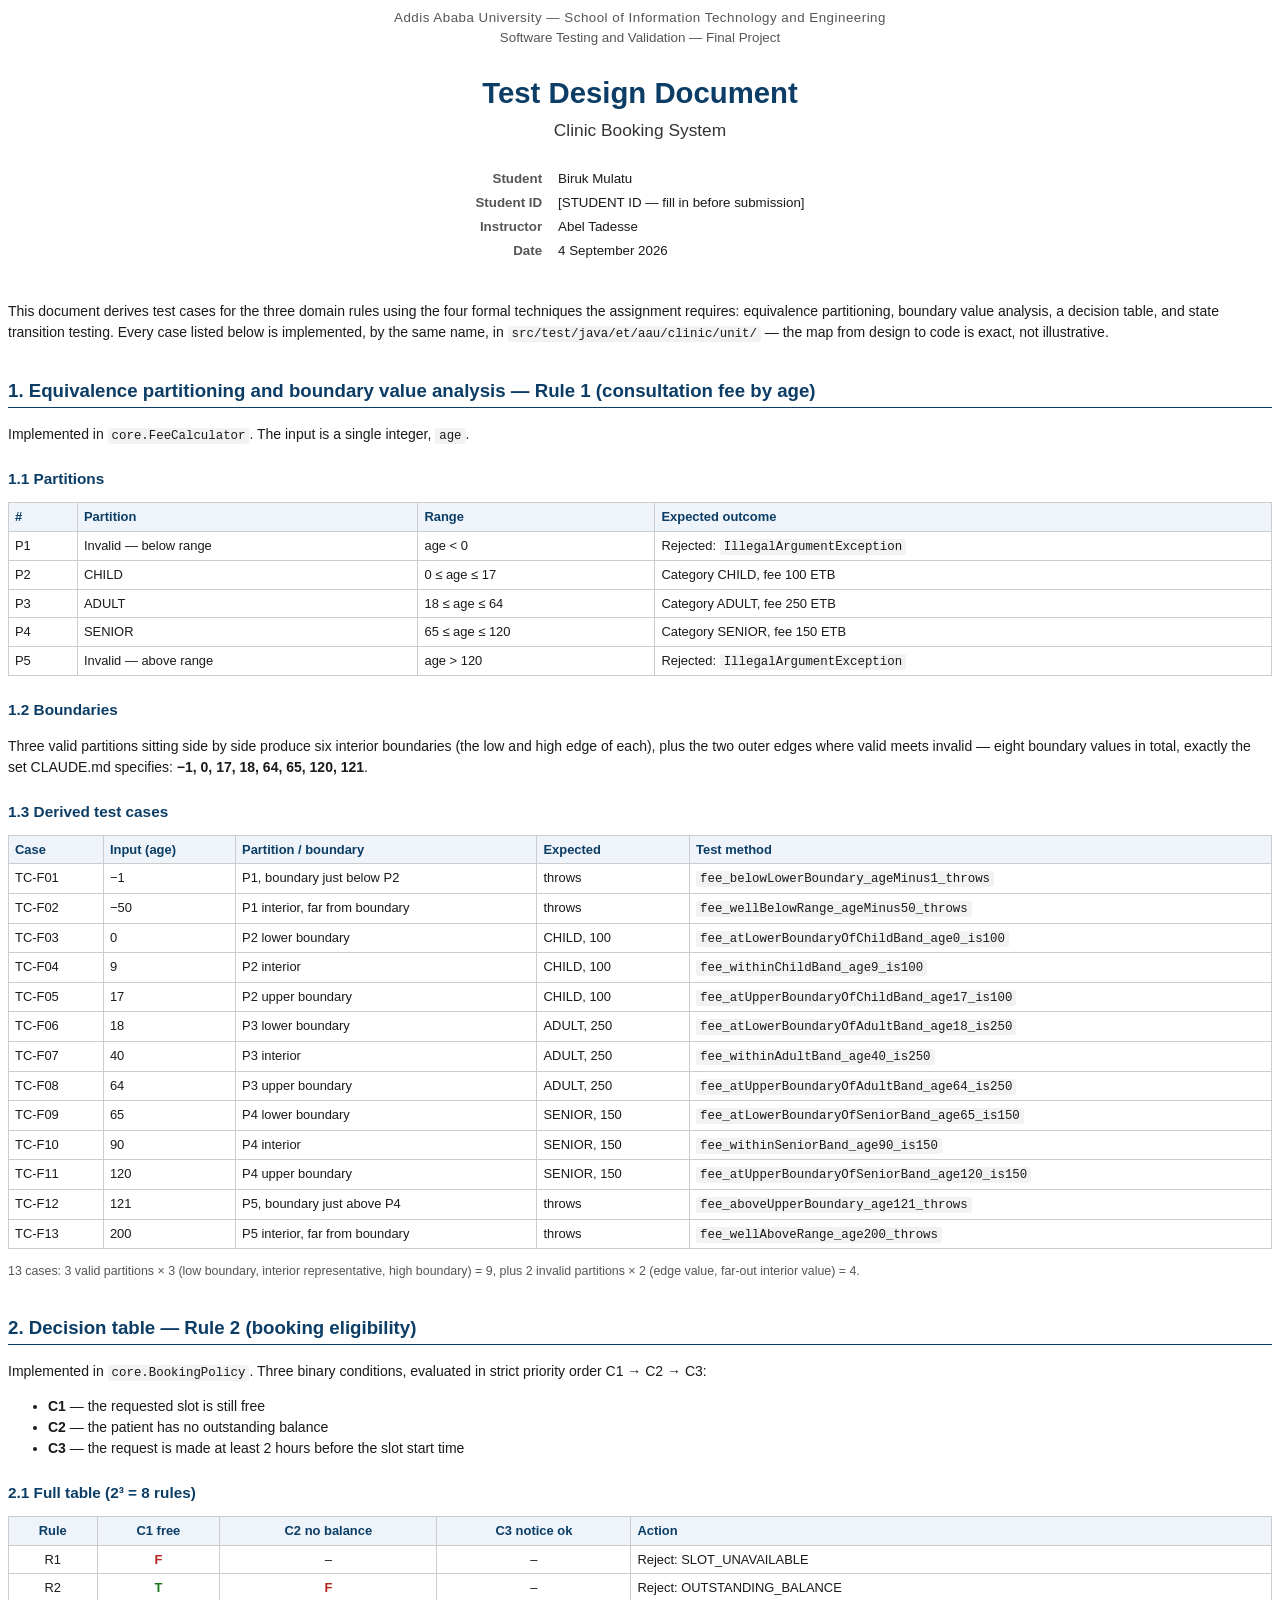
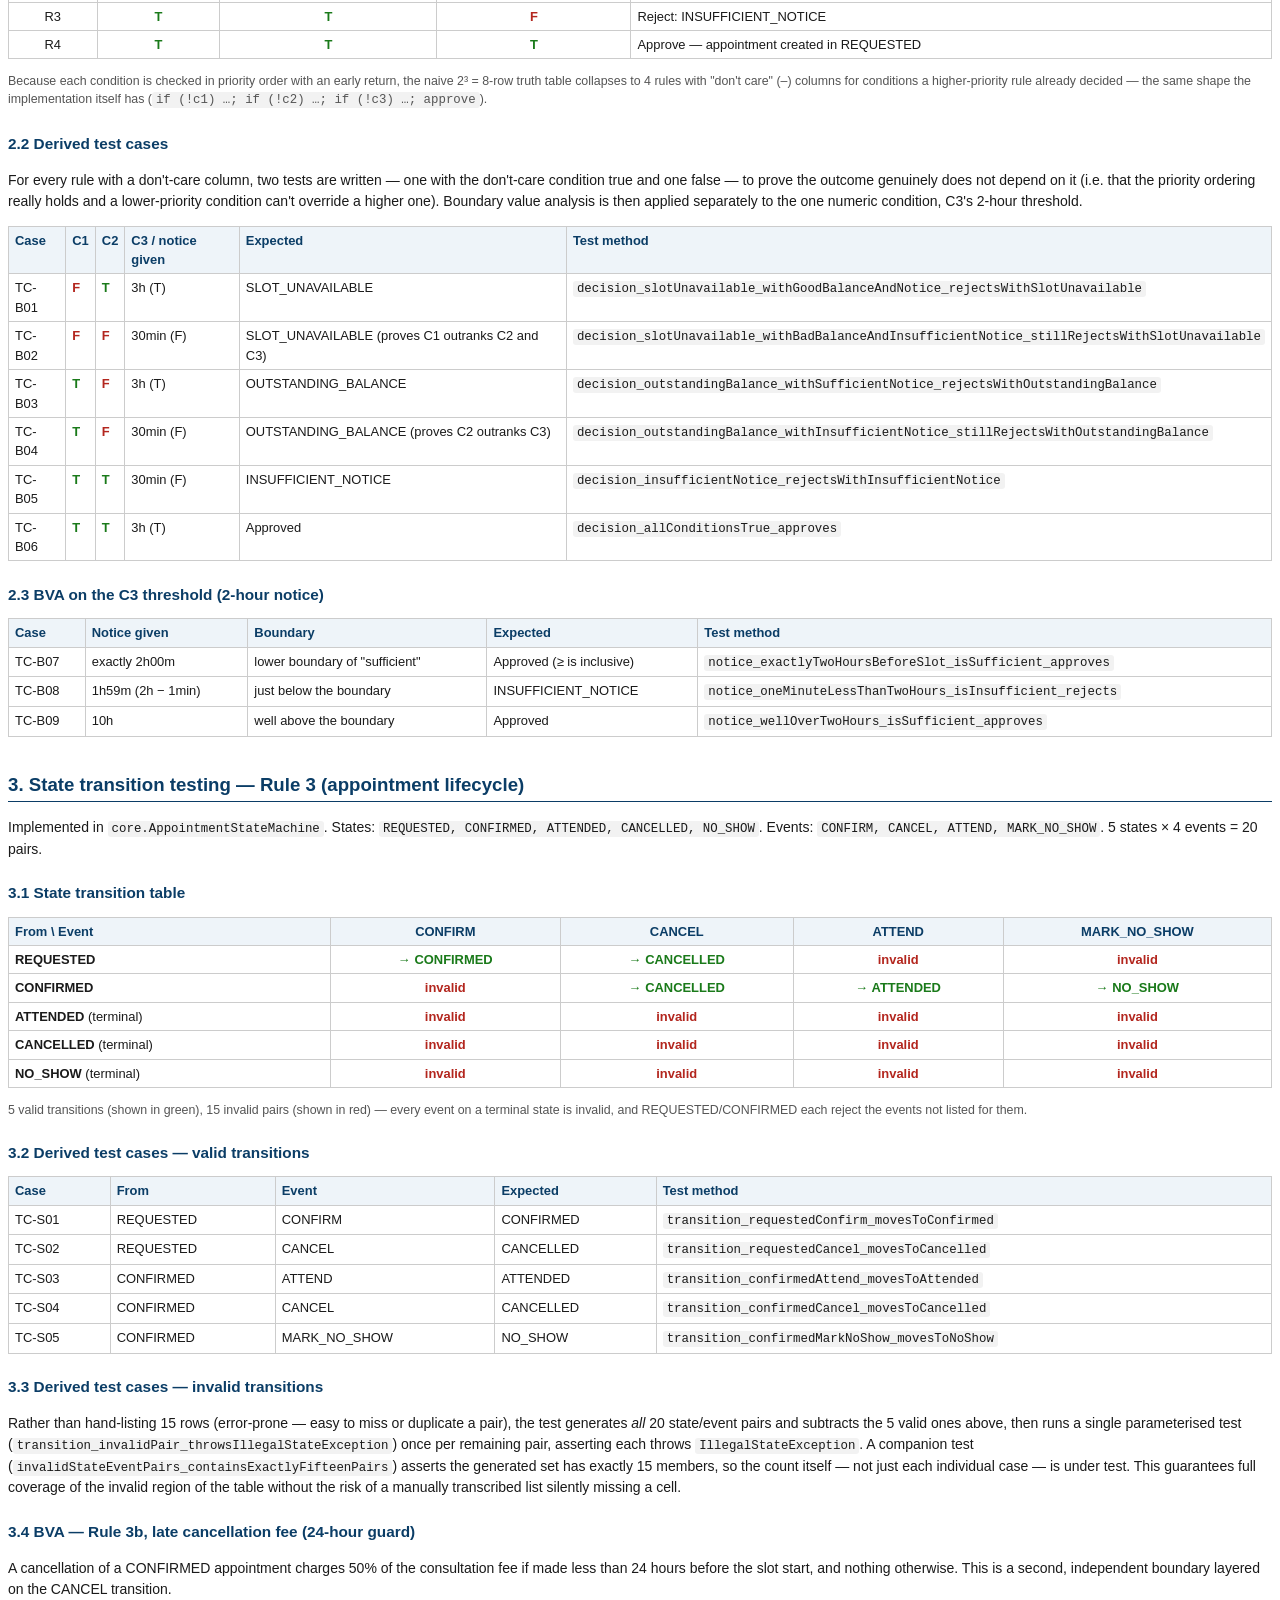
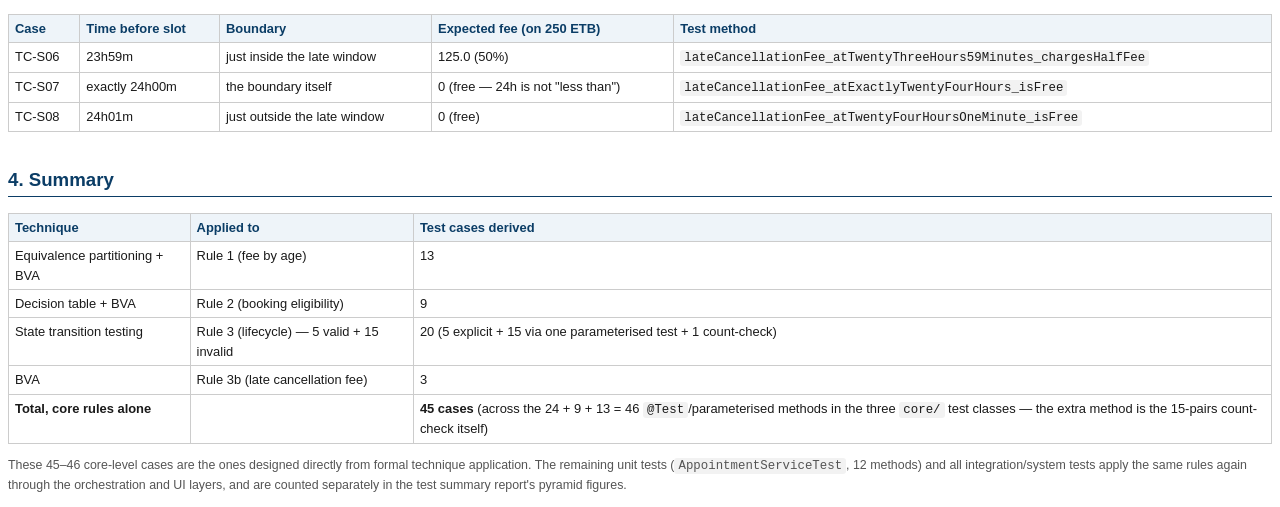
==== docs/deliverables/02-test-design.html @ 3da09f26 "Add the four required PDF deliverables and fill in the group table Test plan, test design document, " ====
<!DOCTYPE html>
<html lang="en">
<head>
<meta charset="utf-8">
<title>Test Design Document — Clinic Booking System</title>
<style>
  @page { margin: 22mm 18mm; }
  body { font-family: "Helvetica Neue", Arial, sans-serif; color: #1a1a1a; font-size: 10.5pt; line-height: 1.5; }
  .titleblock { text-align: center; margin-bottom: 10mm; }
  .titleblock .university { color: #555; font-size: 10pt; letter-spacing: 0.5px; }
  .titleblock .course { color: #555; font-size: 10pt; margin-bottom: 6mm; }
  .titleblock h1 { font-size: 22pt; margin: 2mm 0 1mm 0; color: #0b3d66; }
  .titleblock .subtitle { font-size: 13pt; color: #333; margin-bottom: 6mm; }
  table.meta { margin: 0 auto; border-collapse: collapse; font-size: 10pt; }
  table.meta th { text-align: right; padding: 2px 8px; color: #555; font-weight: 600; }
  table.meta td { text-align: left; padding: 2px 8px; }
  h2 { color: #0b3d66; font-size: 14pt; border-bottom: 1.5px solid #0b3d66; padding-bottom: 2px; margin-top: 9mm; }
  h3 { color: #0b3d66; font-size: 11.5pt; margin-top: 6mm; margin-bottom: 2mm; }
  table.data { border-collapse: collapse; width: 100%; margin: 3mm 0; font-size: 9.7pt; }
  table.data th, table.data td { border: 1px solid #ccc; padding: 4px 6px; text-align: left; vertical-align: top; }
  table.data th { background: #eef4f9; color: #0b3d66; }
  table.data td.center, table.data th.center { text-align: center; }
  code { background: #f2f2f2; padding: 1px 4px; border-radius: 3px; font-family: "Courier New", monospace; font-size: 9.3pt; }
  .note { background: #fff9e6; border-left: 3px solid #e0b400; padding: 2mm 4mm; font-size: 10pt; margin: 3mm 0; }
  .small { font-size: 9.3pt; color: #555; }
  .page-break { page-break-before: always; }
  .yes { color: #1a7a1a; font-weight: 600; }
  .no { color: #b3261e; font-weight: 600; }
</style>
</head>
<body>

<div class="titleblock">
  <div class="university">Addis Ababa University — School of Information Technology and Engineering</div>
  <div class="course">Software Testing and Validation — Final Project</div>
  <h1>Test Design Document</h1>
  <div class="subtitle">Clinic Booking System</div>
  <table class="meta">
    <tr><th>Student</th><td>Biruk Mulatu</td></tr>
    <tr><th>Student ID</th><td>[STUDENT ID — fill in before submission]</td></tr>
    <tr><th>Instructor</th><td>Abel Tadesse</td></tr>
    <tr><th>Date</th><td>4 September 2026</td></tr>
  </table>
</div>

<p>This document derives test cases for the three domain rules using the four formal techniques the
assignment requires: equivalence partitioning, boundary value analysis, a decision table, and state
transition testing. Every case listed below is implemented, by the same name, in
<code>src/test/java/et/aau/clinic/unit/</code> — the map from design to code is exact, not
illustrative.</p>

<h2>1. Equivalence partitioning and boundary value analysis — Rule 1 (consultation fee by age)</h2>
<p>Implemented in <code>core.FeeCalculator</code>. The input is a single integer, <code>age</code>.</p>

<h3>1.1 Partitions</h3>
<table class="data">
  <tr><th>#</th><th>Partition</th><th>Range</th><th>Expected outcome</th></tr>
  <tr><td>P1</td><td>Invalid — below range</td><td>age &lt; 0</td><td>Rejected: <code>IllegalArgumentException</code></td></tr>
  <tr><td>P2</td><td>CHILD</td><td>0 ≤ age ≤ 17</td><td>Category CHILD, fee 100 ETB</td></tr>
  <tr><td>P3</td><td>ADULT</td><td>18 ≤ age ≤ 64</td><td>Category ADULT, fee 250 ETB</td></tr>
  <tr><td>P4</td><td>SENIOR</td><td>65 ≤ age ≤ 120</td><td>Category SENIOR, fee 150 ETB</td></tr>
  <tr><td>P5</td><td>Invalid — above range</td><td>age &gt; 120</td><td>Rejected: <code>IllegalArgumentException</code></td></tr>
</table>

<h3>1.2 Boundaries</h3>
<p>Three valid partitions sitting side by side produce six interior boundaries (the low and high
edge of each), plus the two outer edges where valid meets invalid — eight boundary values in total,
exactly the set CLAUDE.md specifies: <strong>−1, 0, 17, 18, 64, 65, 120, 121</strong>.</p>

<h3>1.3 Derived test cases</h3>
<table class="data">
  <tr><th>Case</th><th>Input (age)</th><th>Partition / boundary</th><th>Expected</th><th>Test method</th></tr>
  <tr><td>TC-F01</td><td>−1</td><td>P1, boundary just below P2</td><td>throws</td><td><code>fee_belowLowerBoundary_ageMinus1_throws</code></td></tr>
  <tr><td>TC-F02</td><td>−50</td><td>P1 interior, far from boundary</td><td>throws</td><td><code>fee_wellBelowRange_ageMinus50_throws</code></td></tr>
  <tr><td>TC-F03</td><td>0</td><td>P2 lower boundary</td><td>CHILD, 100</td><td><code>fee_atLowerBoundaryOfChildBand_age0_is100</code></td></tr>
  <tr><td>TC-F04</td><td>9</td><td>P2 interior</td><td>CHILD, 100</td><td><code>fee_withinChildBand_age9_is100</code></td></tr>
  <tr><td>TC-F05</td><td>17</td><td>P2 upper boundary</td><td>CHILD, 100</td><td><code>fee_atUpperBoundaryOfChildBand_age17_is100</code></td></tr>
  <tr><td>TC-F06</td><td>18</td><td>P3 lower boundary</td><td>ADULT, 250</td><td><code>fee_atLowerBoundaryOfAdultBand_age18_is250</code></td></tr>
  <tr><td>TC-F07</td><td>40</td><td>P3 interior</td><td>ADULT, 250</td><td><code>fee_withinAdultBand_age40_is250</code></td></tr>
  <tr><td>TC-F08</td><td>64</td><td>P3 upper boundary</td><td>ADULT, 250</td><td><code>fee_atUpperBoundaryOfAdultBand_age64_is250</code></td></tr>
  <tr><td>TC-F09</td><td>65</td><td>P4 lower boundary</td><td>SENIOR, 150</td><td><code>fee_atLowerBoundaryOfSeniorBand_age65_is150</code></td></tr>
  <tr><td>TC-F10</td><td>90</td><td>P4 interior</td><td>SENIOR, 150</td><td><code>fee_withinSeniorBand_age90_is150</code></td></tr>
  <tr><td>TC-F11</td><td>120</td><td>P4 upper boundary</td><td>SENIOR, 150</td><td><code>fee_atUpperBoundaryOfSeniorBand_age120_is150</code></td></tr>
  <tr><td>TC-F12</td><td>121</td><td>P5, boundary just above P4</td><td>throws</td><td><code>fee_aboveUpperBoundary_age121_throws</code></td></tr>
  <tr><td>TC-F13</td><td>200</td><td>P5 interior, far from boundary</td><td>throws</td><td><code>fee_wellAboveRange_age200_throws</code></td></tr>
</table>
<p class="small">13 cases: 3 valid partitions × 3 (low boundary, interior representative, high
boundary) = 9, plus 2 invalid partitions × 2 (edge value, far-out interior value) = 4.</p>

<h2>2. Decision table — Rule 2 (booking eligibility)</h2>
<p>Implemented in <code>core.BookingPolicy</code>. Three binary conditions, evaluated in strict
priority order C1 → C2 → C3:</p>
<ul>
  <li><strong>C1</strong> — the requested slot is still free</li>
  <li><strong>C2</strong> — the patient has no outstanding balance</li>
  <li><strong>C3</strong> — the request is made at least 2 hours before the slot start time</li>
</ul>

<h3>2.1 Full table (2³ = 8 rules)</h3>
<table class="data">
  <tr><th class="center">Rule</th><th class="center">C1 free</th><th class="center">C2 no balance</th><th class="center">C3 notice ok</th><th>Action</th></tr>
  <tr><td class="center">R1</td><td class="center no">F</td><td class="center">–</td><td class="center">–</td><td>Reject: SLOT_UNAVAILABLE</td></tr>
  <tr><td class="center">R2</td><td class="center yes">T</td><td class="center no">F</td><td class="center">–</td><td>Reject: OUTSTANDING_BALANCE</td></tr>
  <tr><td class="center">R3</td><td class="center yes">T</td><td class="center yes">T</td><td class="center no">F</td><td>Reject: INSUFFICIENT_NOTICE</td></tr>
  <tr><td class="center">R4</td><td class="center yes">T</td><td class="center yes">T</td><td class="center yes">T</td><td>Approve — appointment created in REQUESTED</td></tr>
</table>
<p class="small">Because each condition is checked in priority order with an early return, the naive
2³ = 8-row truth table collapses to 4 rules with "don't care" (–) columns for conditions a
higher-priority rule already decided — the same shape the implementation itself has
(<code>if (!c1) …; if (!c2) …; if (!c3) …; approve</code>).</p>

<h3>2.2 Derived test cases</h3>
<p>For every rule with a don't-care column, two tests are written — one with the don't-care
condition true and one false — to prove the outcome genuinely does not depend on it (i.e. that the
priority ordering really holds and a lower-priority condition can't override a higher one).
Boundary value analysis is then applied separately to the one numeric condition, C3's 2-hour
threshold.</p>
<table class="data">
  <tr><th>Case</th><th>C1</th><th>C2</th><th>C3 / notice given</th><th>Expected</th><th>Test method</th></tr>
  <tr><td>TC-B01</td><td class="no">F</td><td class="yes">T</td><td>3h (T)</td><td>SLOT_UNAVAILABLE</td><td><code>decision_slotUnavailable_withGoodBalanceAndNotice_rejectsWithSlotUnavailable</code></td></tr>
  <tr><td>TC-B02</td><td class="no">F</td><td class="no">F</td><td>30min (F)</td><td>SLOT_UNAVAILABLE (proves C1 outranks C2 and C3)</td><td><code>decision_slotUnavailable_withBadBalanceAndInsufficientNotice_stillRejectsWithSlotUnavailable</code></td></tr>
  <tr><td>TC-B03</td><td class="yes">T</td><td class="no">F</td><td>3h (T)</td><td>OUTSTANDING_BALANCE</td><td><code>decision_outstandingBalance_withSufficientNotice_rejectsWithOutstandingBalance</code></td></tr>
  <tr><td>TC-B04</td><td class="yes">T</td><td class="no">F</td><td>30min (F)</td><td>OUTSTANDING_BALANCE (proves C2 outranks C3)</td><td><code>decision_outstandingBalance_withInsufficientNotice_stillRejectsWithOutstandingBalance</code></td></tr>
  <tr><td>TC-B05</td><td class="yes">T</td><td class="yes">T</td><td>30min (F)</td><td>INSUFFICIENT_NOTICE</td><td><code>decision_insufficientNotice_rejectsWithInsufficientNotice</code></td></tr>
  <tr><td>TC-B06</td><td class="yes">T</td><td class="yes">T</td><td>3h (T)</td><td>Approved</td><td><code>decision_allConditionsTrue_approves</code></td></tr>
</table>

<h3>2.3 BVA on the C3 threshold (2-hour notice)</h3>
<table class="data">
  <tr><th>Case</th><th>Notice given</th><th>Boundary</th><th>Expected</th><th>Test method</th></tr>
  <tr><td>TC-B07</td><td>exactly 2h00m</td><td>lower boundary of "sufficient"</td><td>Approved (≥ is inclusive)</td><td><code>notice_exactlyTwoHoursBeforeSlot_isSufficient_approves</code></td></tr>
  <tr><td>TC-B08</td><td>1h59m (2h − 1min)</td><td>just below the boundary</td><td>INSUFFICIENT_NOTICE</td><td><code>notice_oneMinuteLessThanTwoHours_isInsufficient_rejects</code></td></tr>
  <tr><td>TC-B09</td><td>10h</td><td>well above the boundary</td><td>Approved</td><td><code>notice_wellOverTwoHours_isSufficient_approves</code></td></tr>
</table>

<h2>3. State transition testing — Rule 3 (appointment lifecycle)</h2>
<p>Implemented in <code>core.AppointmentStateMachine</code>. States:
<code>REQUESTED, CONFIRMED, ATTENDED, CANCELLED, NO_SHOW</code>. Events:
<code>CONFIRM, CANCEL, ATTEND, MARK_NO_SHOW</code>. 5 states × 4 events = 20 pairs.</p>

<h3>3.1 State transition table</h3>
<table class="data">
  <tr><th>From \ Event</th><th class="center">CONFIRM</th><th class="center">CANCEL</th><th class="center">ATTEND</th><th class="center">MARK_NO_SHOW</th></tr>
  <tr><td><strong>REQUESTED</strong></td><td class="center yes">→ CONFIRMED</td><td class="center yes">→ CANCELLED</td><td class="center no">invalid</td><td class="center no">invalid</td></tr>
  <tr><td><strong>CONFIRMED</strong></td><td class="center no">invalid</td><td class="center yes">→ CANCELLED</td><td class="center yes">→ ATTENDED</td><td class="center yes">→ NO_SHOW</td></tr>
  <tr><td><strong>ATTENDED</strong> (terminal)</td><td class="center no">invalid</td><td class="center no">invalid</td><td class="center no">invalid</td><td class="center no">invalid</td></tr>
  <tr><td><strong>CANCELLED</strong> (terminal)</td><td class="center no">invalid</td><td class="center no">invalid</td><td class="center no">invalid</td><td class="center no">invalid</td></tr>
  <tr><td><strong>NO_SHOW</strong> (terminal)</td><td class="center no">invalid</td><td class="center no">invalid</td><td class="center no">invalid</td><td class="center no">invalid</td></tr>
</table>
<p class="small">5 valid transitions (shown in green), 15 invalid pairs (shown in red) — every event
on a terminal state is invalid, and REQUESTED/CONFIRMED each reject the events not listed for them.</p>

<h3>3.2 Derived test cases — valid transitions</h3>
<table class="data">
  <tr><th>Case</th><th>From</th><th>Event</th><th>Expected</th><th>Test method</th></tr>
  <tr><td>TC-S01</td><td>REQUESTED</td><td>CONFIRM</td><td>CONFIRMED</td><td><code>transition_requestedConfirm_movesToConfirmed</code></td></tr>
  <tr><td>TC-S02</td><td>REQUESTED</td><td>CANCEL</td><td>CANCELLED</td><td><code>transition_requestedCancel_movesToCancelled</code></td></tr>
  <tr><td>TC-S03</td><td>CONFIRMED</td><td>ATTEND</td><td>ATTENDED</td><td><code>transition_confirmedAttend_movesToAttended</code></td></tr>
  <tr><td>TC-S04</td><td>CONFIRMED</td><td>CANCEL</td><td>CANCELLED</td><td><code>transition_confirmedCancel_movesToCancelled</code></td></tr>
  <tr><td>TC-S05</td><td>CONFIRMED</td><td>MARK_NO_SHOW</td><td>NO_SHOW</td><td><code>transition_confirmedMarkNoShow_movesToNoShow</code></td></tr>
</table>

<h3>3.3 Derived test cases — invalid transitions</h3>
<p>Rather than hand-listing 15 rows (error-prone — easy to miss or duplicate a pair), the test
generates <em>all</em> 20 state/event pairs and subtracts the 5 valid ones above, then runs a single
parameterised test (<code>transition_invalidPair_throwsIllegalStateException</code>) once per
remaining pair, asserting each throws <code>IllegalStateException</code>. A companion test
(<code>invalidStateEventPairs_containsExactlyFifteenPairs</code>) asserts the generated set has
exactly 15 members, so the count itself — not just each individual case — is under test. This
guarantees full coverage of the invalid region of the table without the risk of a manually
transcribed list silently missing a cell.</p>

<h3>3.4 BVA — Rule 3b, late cancellation fee (24-hour guard)</h3>
<p>A cancellation of a CONFIRMED appointment charges 50% of the consultation fee if made less than
24 hours before the slot start, and nothing otherwise. This is a second, independent boundary
layered on the CANCEL transition.</p>
<table class="data">
  <tr><th>Case</th><th>Time before slot</th><th>Boundary</th><th>Expected fee (on 250 ETB)</th><th>Test method</th></tr>
  <tr><td>TC-S06</td><td>23h59m</td><td>just inside the late window</td><td>125.0 (50%)</td><td><code>lateCancellationFee_atTwentyThreeHours59Minutes_chargesHalfFee</code></td></tr>
  <tr><td>TC-S07</td><td>exactly 24h00m</td><td>the boundary itself</td><td>0 (free — 24h is not "less than")</td><td><code>lateCancellationFee_atExactlyTwentyFourHours_isFree</code></td></tr>
  <tr><td>TC-S08</td><td>24h01m</td><td>just outside the late window</td><td>0 (free)</td><td><code>lateCancellationFee_atTwentyFourHoursOneMinute_isFree</code></td></tr>
</table>

<h2>4. Summary</h2>
<table class="data">
  <tr><th>Technique</th><th>Applied to</th><th>Test cases derived</th></tr>
  <tr><td>Equivalence partitioning + BVA</td><td>Rule 1 (fee by age)</td><td>13</td></tr>
  <tr><td>Decision table + BVA</td><td>Rule 2 (booking eligibility)</td><td>9</td></tr>
  <tr><td>State transition testing</td><td>Rule 3 (lifecycle) — 5 valid + 15 invalid</td><td>20 (5 explicit + 15 via one parameterised test + 1 count-check)</td></tr>
  <tr><td>BVA</td><td>Rule 3b (late cancellation fee)</td><td>3</td></tr>
  <tr><td><strong>Total, core rules alone</strong></td><td></td><td><strong>45 cases</strong> (across the 24 + 9 + 13 = 46 <code>@Test</code>/parameterised methods in the three <code>core/</code> test classes — the extra method is the 15-pairs count-check itself)</td></tr>
</table>
<p class="small">These 45–46 core-level cases are the ones designed directly from formal
technique application. The remaining unit tests (<code>AppointmentServiceTest</code>, 12 methods)
and all integration/system tests apply the same rules again through the orchestration and UI
layers, and are counted separately in the test summary report's pyramid figures.</p>

</body>
</html>
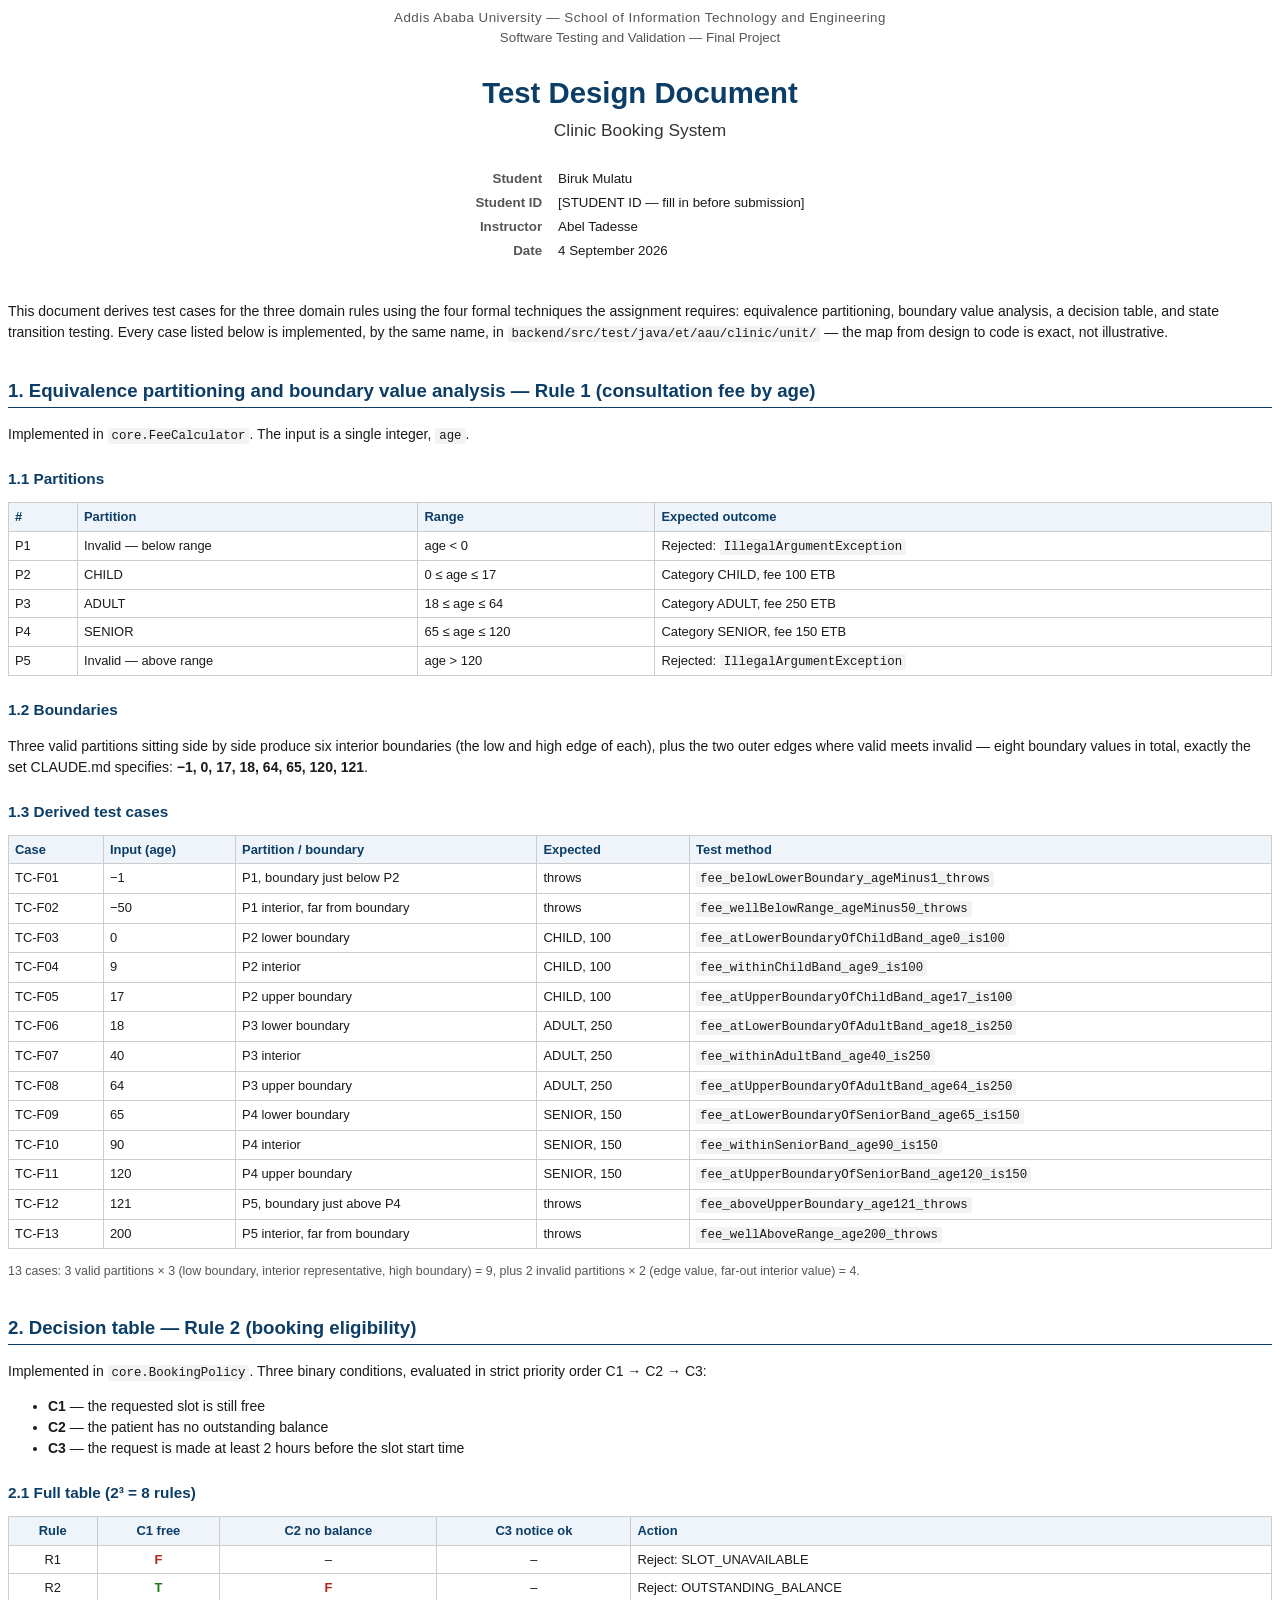
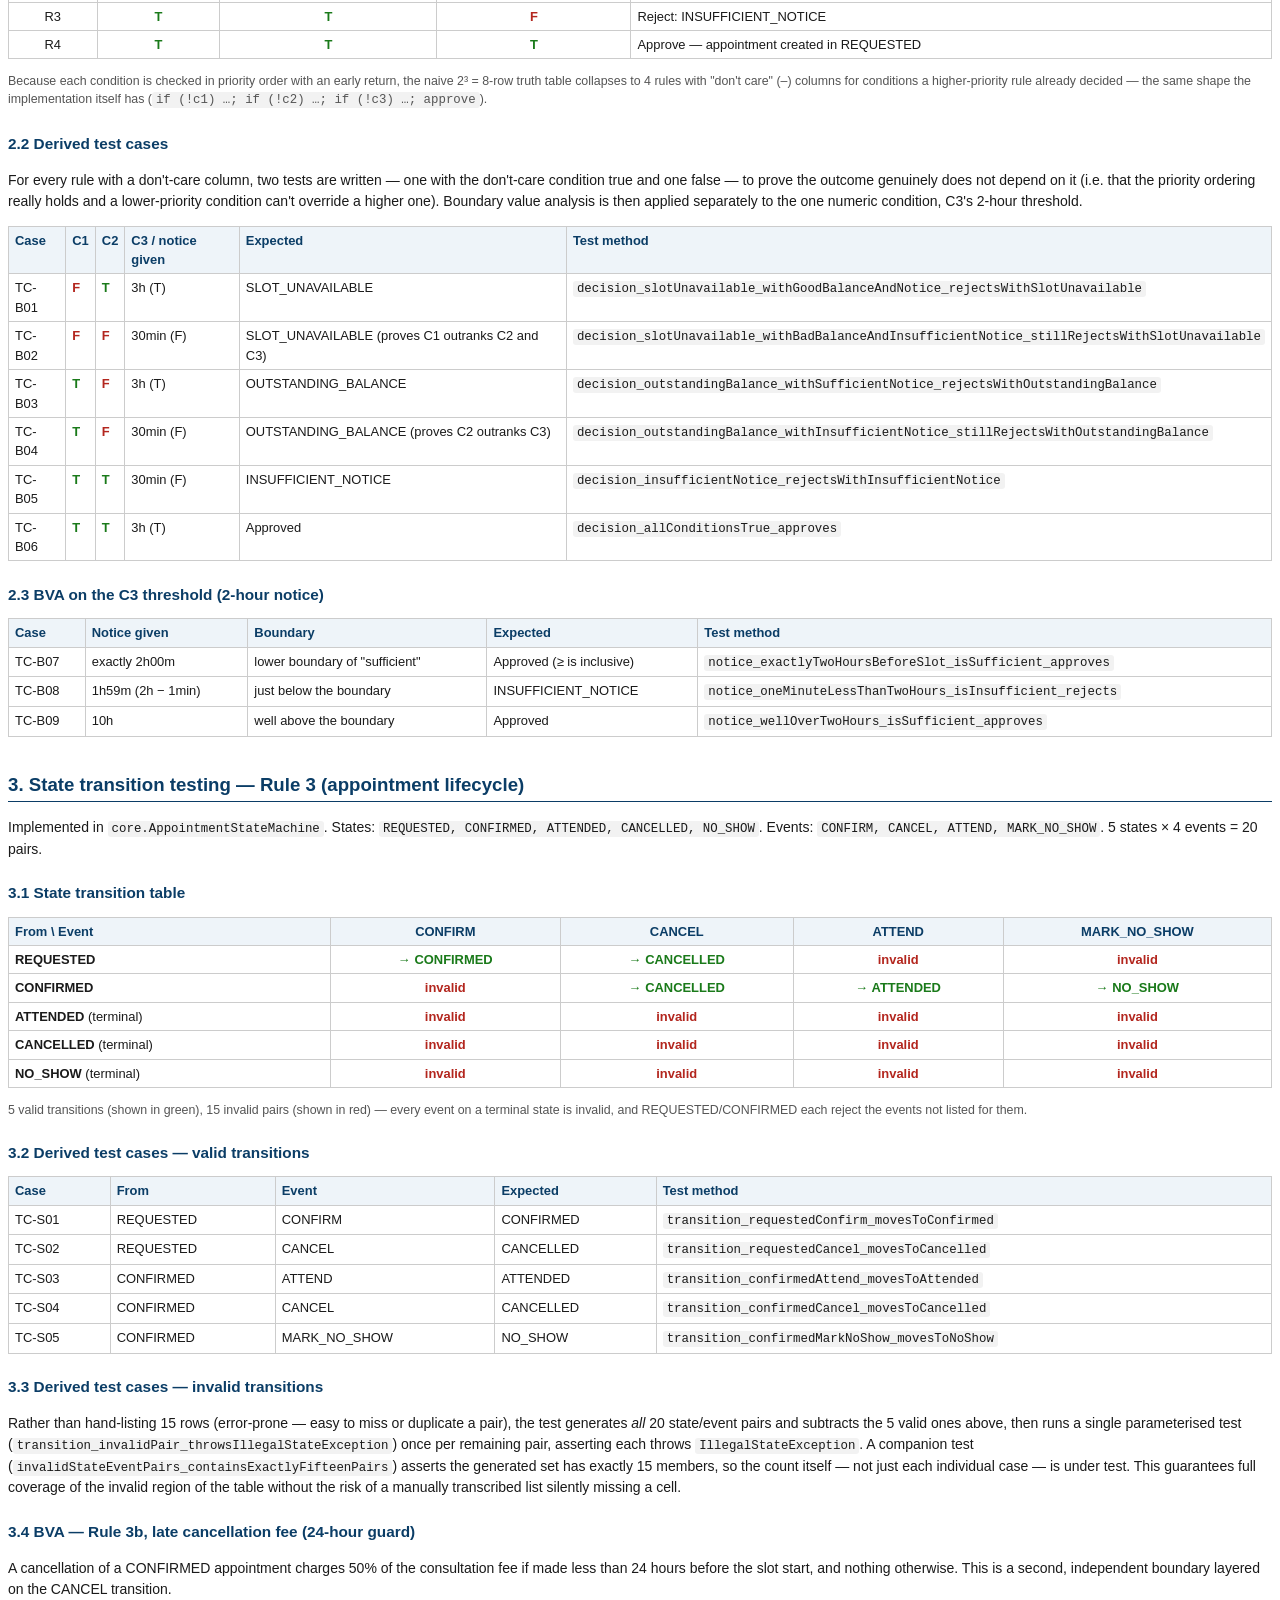
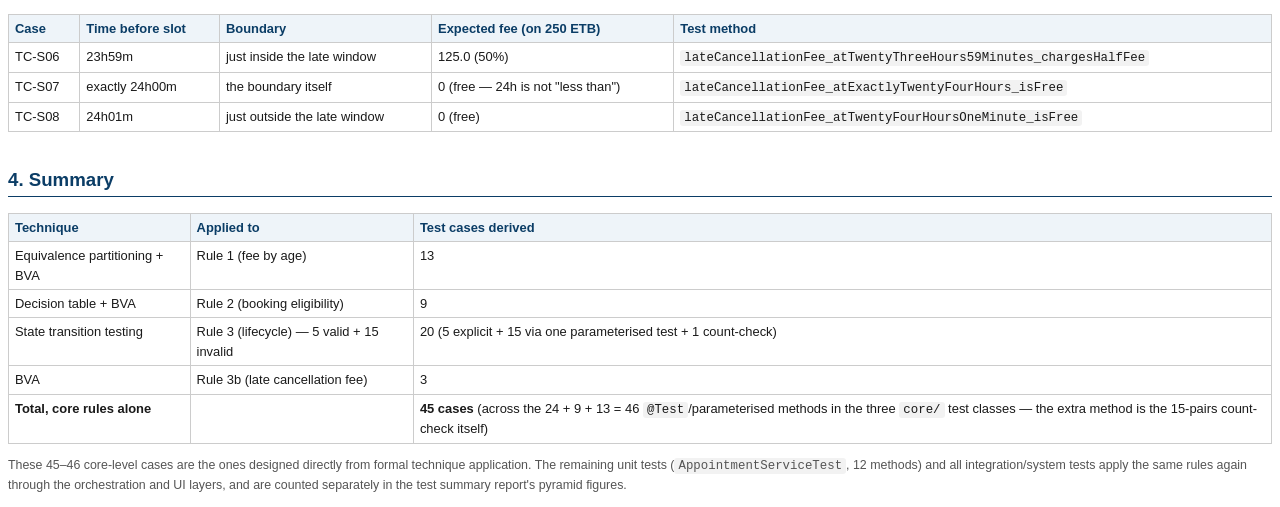
==== commit d8975edd: "Apply audit fixes 1-4: stale paths, web/api disclosure, DEF-003 language, coverage row - Fix 3 stale" ====
--- a/docs/deliverables/02-test-design.html
+++ b/docs/deliverables/02-test-design.html
@@ -46,7 +46,7 @@
 <p>This document derives test cases for the three domain rules using the four formal techniques the
 assignment requires: equivalence partitioning, boundary value analysis, a decision table, and state
 transition testing. Every case listed below is implemented, by the same name, in
-<code>src/test/java/et/aau/clinic/unit/</code> — the map from design to code is exact, not
+<code>backend/src/test/java/et/aau/clinic/unit/</code> — the map from design to code is exact, not
 illustrative.</p>
 
 <h2>1. Equivalence partitioning and boundary value analysis — Rule 1 (consultation fee by age)</h2>
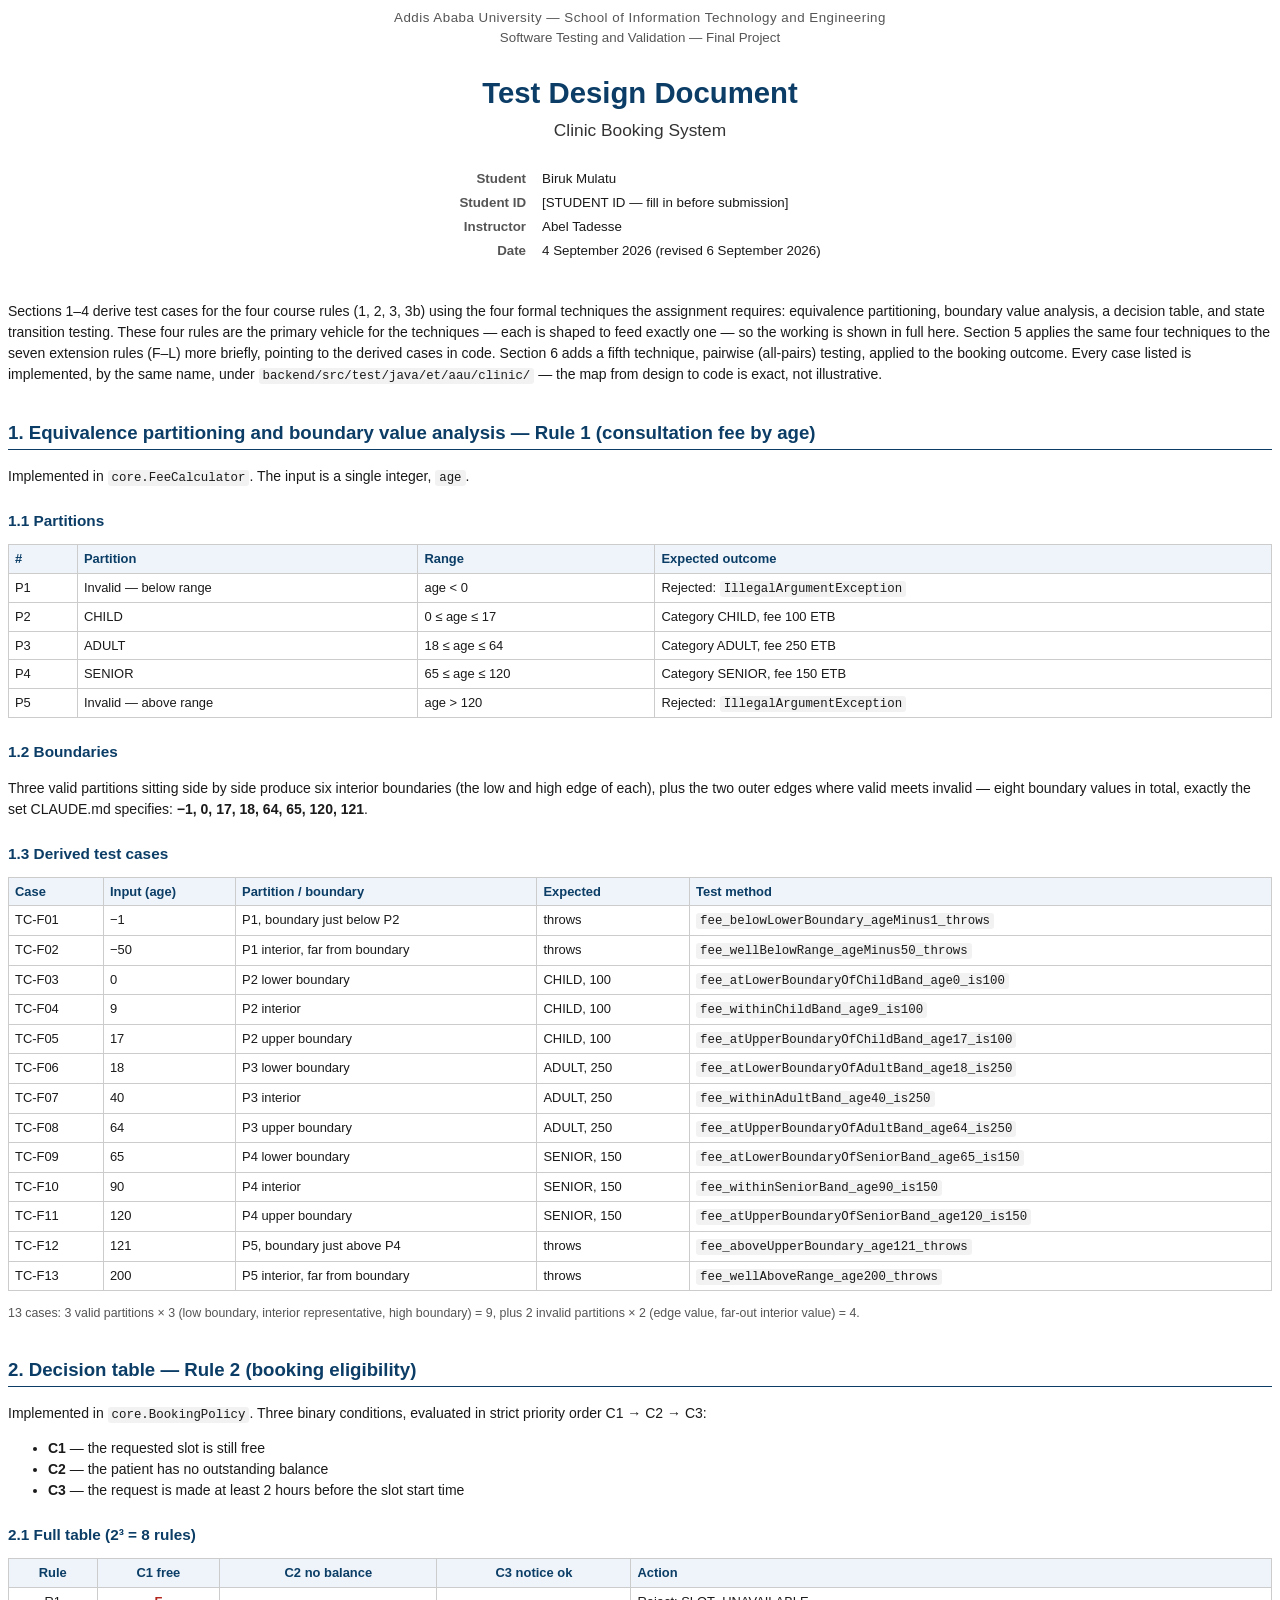
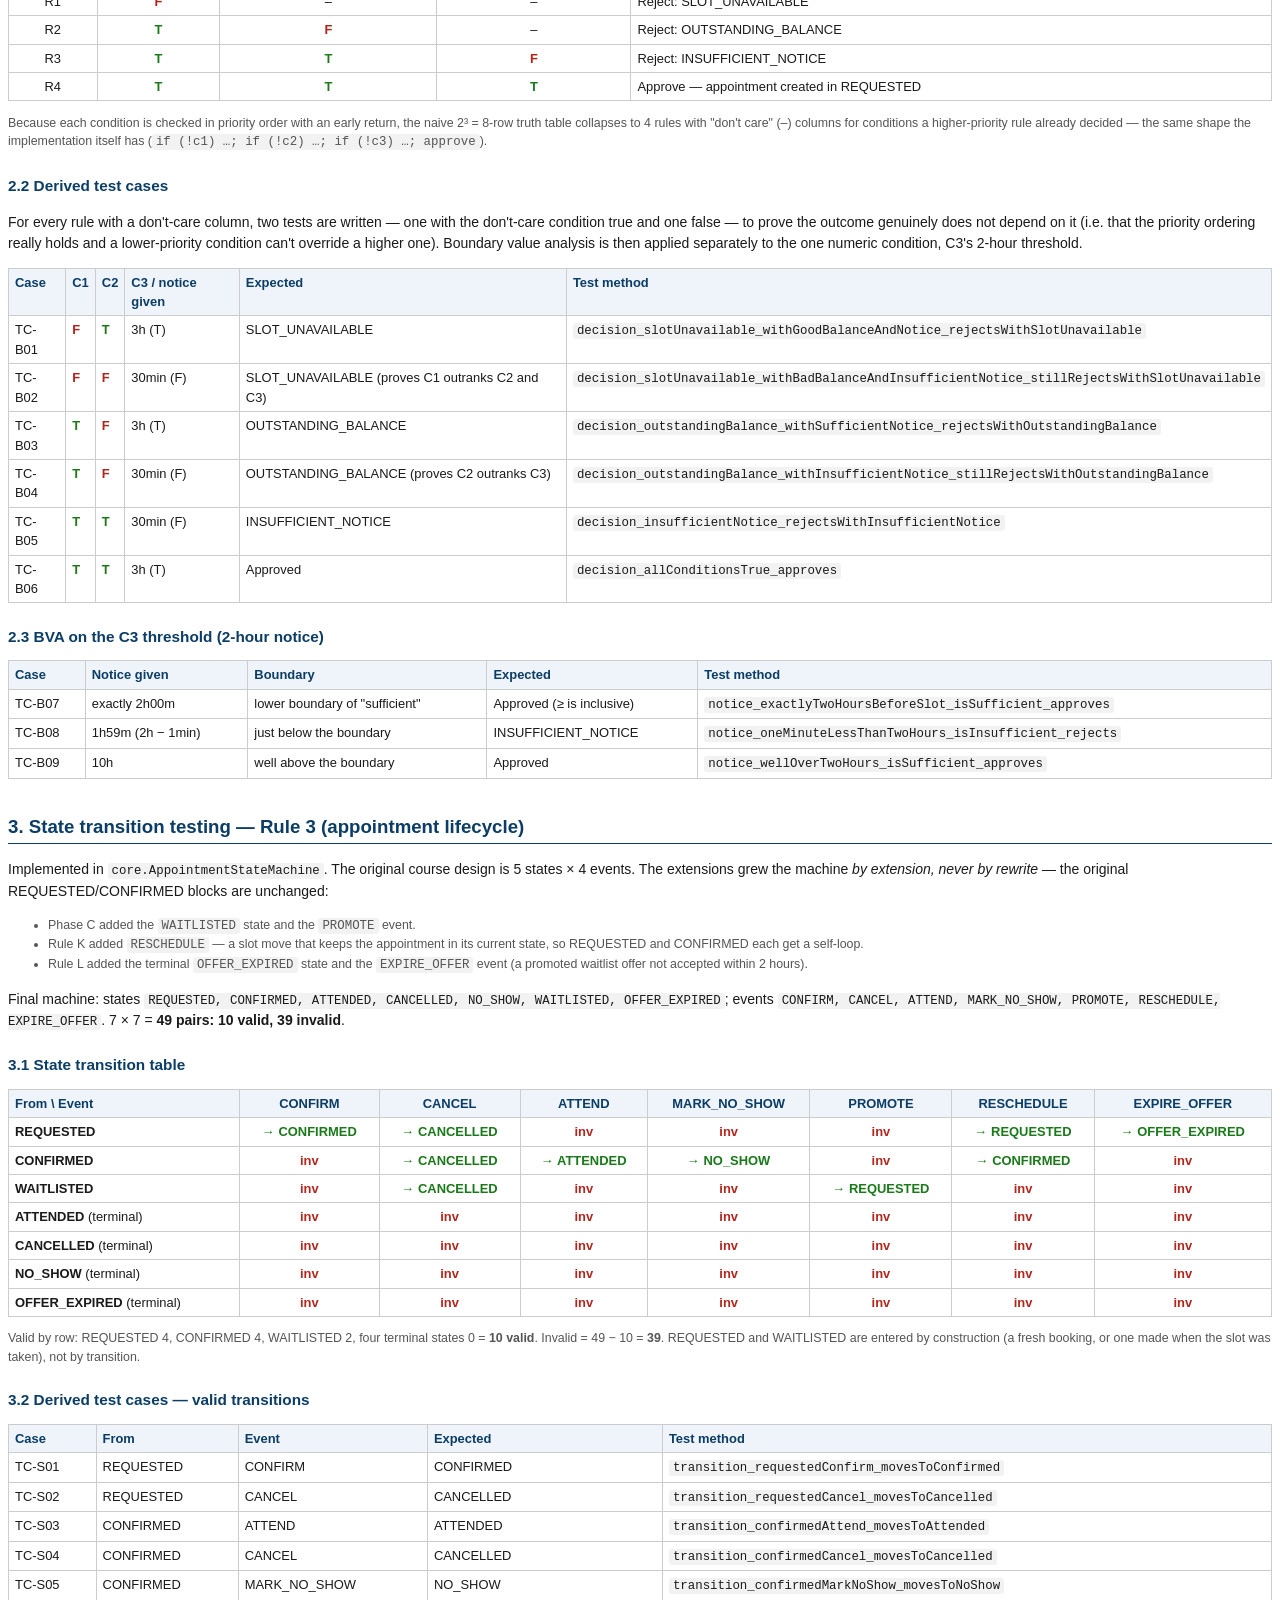
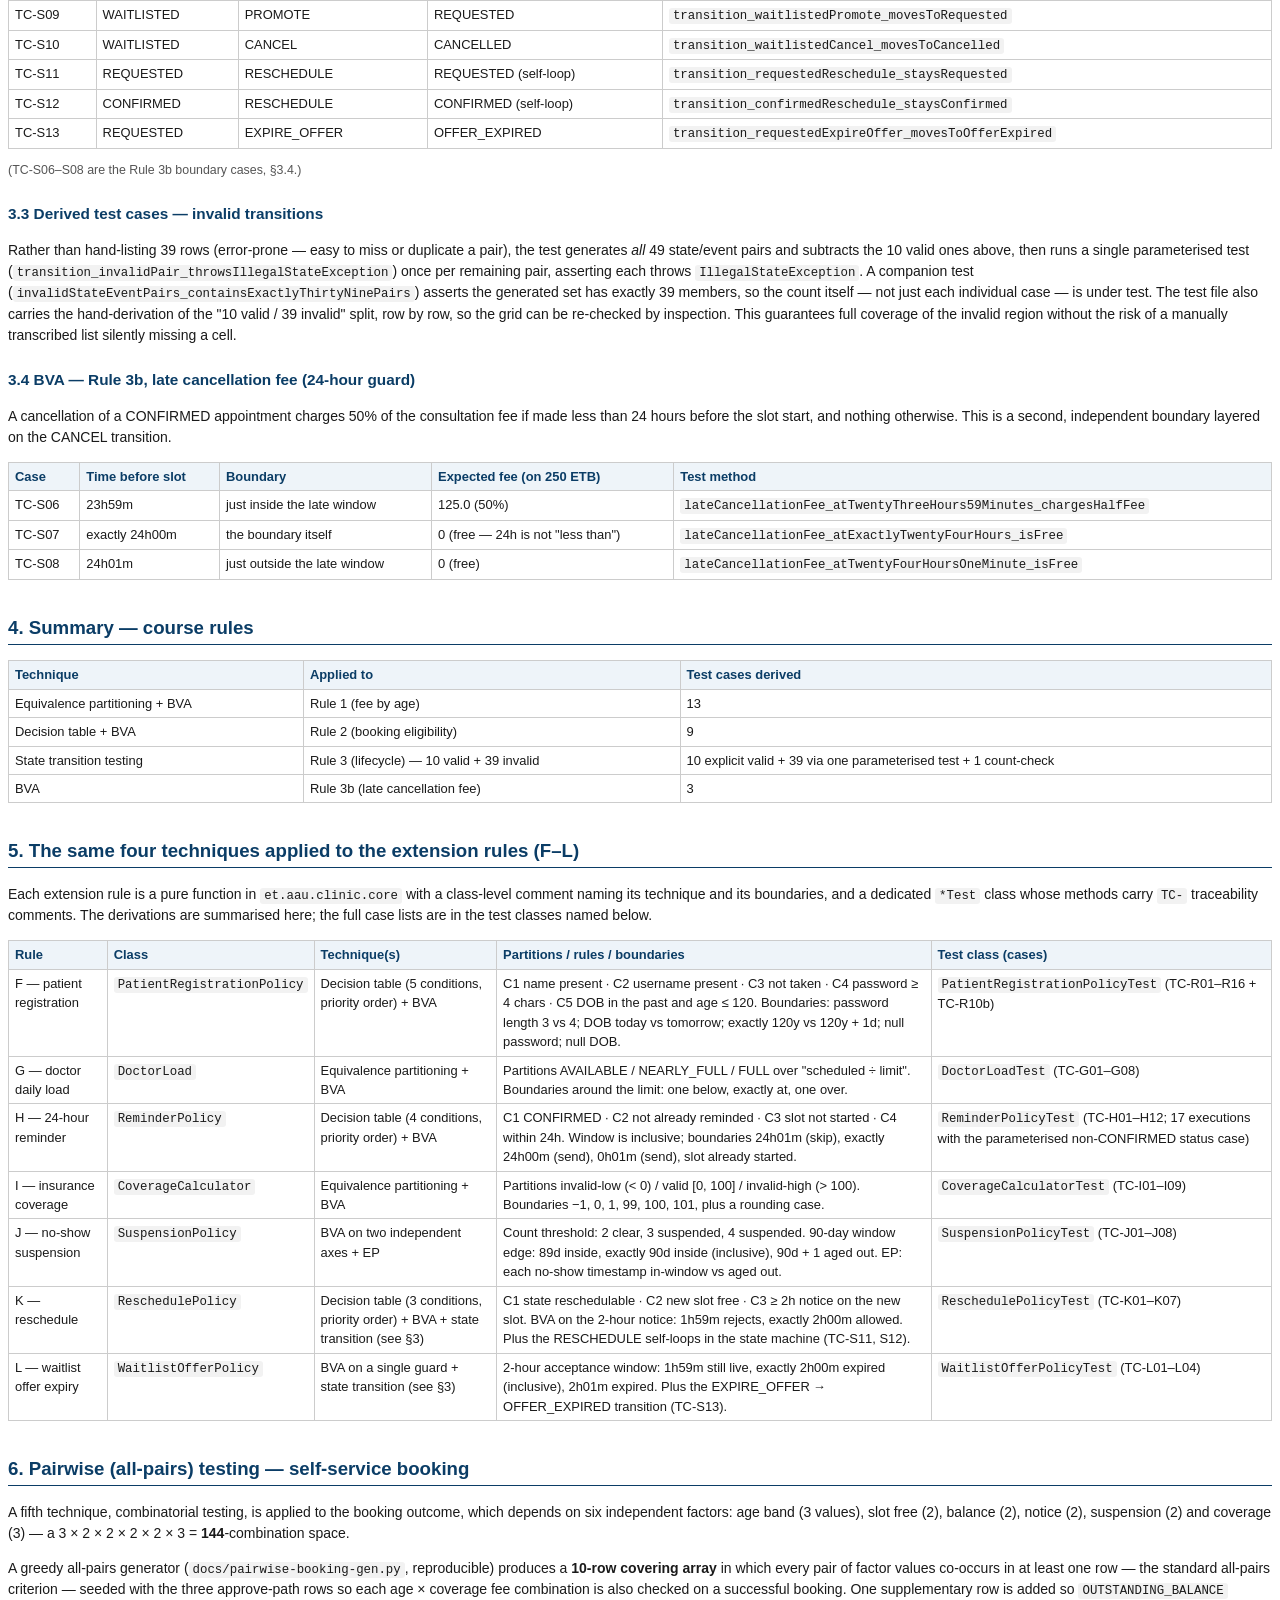
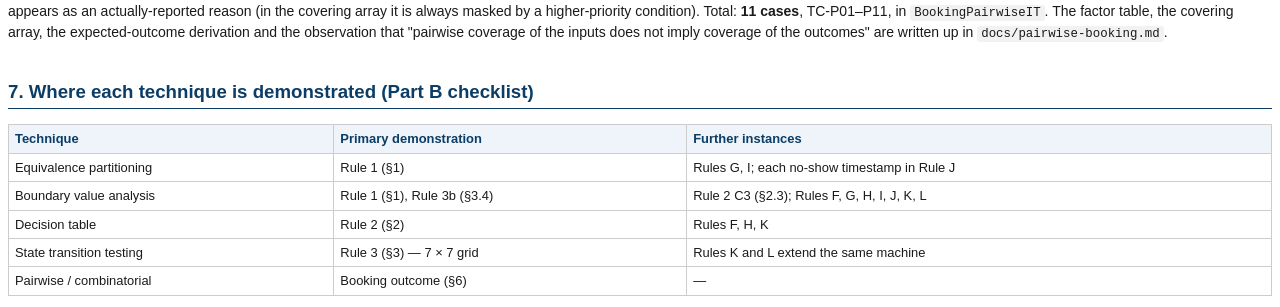
==== commit 785d8fde: "Regenerate the four PDF deliverables for the merged scope - Renumber the extension-rule test-case ID" ====
--- a/docs/deliverables/02-test-design.html
+++ b/docs/deliverables/02-test-design.html
@@ -39,14 +39,18 @@
     <tr><th>Student</th><td>Biruk Mulatu</td></tr>
     <tr><th>Student ID</th><td>[STUDENT ID — fill in before submission]</td></tr>
     <tr><th>Instructor</th><td>Abel Tadesse</td></tr>
-    <tr><th>Date</th><td>4 September 2026</td></tr>
+    <tr><th>Date</th><td>4 September 2026 (revised 6 September 2026)</td></tr>
   </table>
 </div>
 
-<p>This document derives test cases for the three domain rules using the four formal techniques the
-assignment requires: equivalence partitioning, boundary value analysis, a decision table, and state
-transition testing. Every case listed below is implemented, by the same name, in
-<code>backend/src/test/java/et/aau/clinic/unit/</code> — the map from design to code is exact, not
+<p>Sections 1–4 derive test cases for the four course rules (1, 2, 3, 3b) using the four formal
+techniques the assignment requires: equivalence partitioning, boundary value analysis, a decision
+table, and state transition testing. These four rules are the primary vehicle for the techniques —
+each is shaped to feed exactly one — so the working is shown in full here. Section 5 applies the
+same four techniques to the seven extension rules (F–L) more briefly, pointing to the derived cases
+in code. Section 6 adds a fifth technique, pairwise (all-pairs) testing, applied to the booking
+outcome. Every case listed is implemented, by the same name, under
+<code>backend/src/test/java/et/aau/clinic/</code> — the map from design to code is exact, not
 illustrative.</p>
 
 <h2>1. Equivalence partitioning and boundary value analysis — Rule 1 (consultation fee by age)</h2>
@@ -134,21 +138,34 @@
 </table>
 
 <h2>3. State transition testing — Rule 3 (appointment lifecycle)</h2>
-<p>Implemented in <code>core.AppointmentStateMachine</code>. States:
-<code>REQUESTED, CONFIRMED, ATTENDED, CANCELLED, NO_SHOW</code>. Events:
-<code>CONFIRM, CANCEL, ATTEND, MARK_NO_SHOW</code>. 5 states × 4 events = 20 pairs.</p>
+<p>Implemented in <code>core.AppointmentStateMachine</code>. The original course design is 5 states
+× 4 events. The extensions grew the machine <em>by extension, never by rewrite</em> — the original
+REQUESTED/CONFIRMED blocks are unchanged:</p>
+<ul class="small">
+  <li>Phase C added the <code>WAITLISTED</code> state and the <code>PROMOTE</code> event.</li>
+  <li>Rule K added <code>RESCHEDULE</code> — a slot move that keeps the appointment in its current
+      state, so REQUESTED and CONFIRMED each get a self-loop.</li>
+  <li>Rule L added the terminal <code>OFFER_EXPIRED</code> state and the <code>EXPIRE_OFFER</code>
+      event (a promoted waitlist offer not accepted within 2 hours).</li>
+</ul>
+<p>Final machine: states <code>REQUESTED, CONFIRMED, ATTENDED, CANCELLED, NO_SHOW, WAITLISTED,
+OFFER_EXPIRED</code>; events <code>CONFIRM, CANCEL, ATTEND, MARK_NO_SHOW, PROMOTE, RESCHEDULE,
+EXPIRE_OFFER</code>. 7 × 7 = <strong>49 pairs: 10 valid, 39 invalid</strong>.</p>
 
 <h3>3.1 State transition table</h3>
 <table class="data">
-  <tr><th>From \ Event</th><th class="center">CONFIRM</th><th class="center">CANCEL</th><th class="center">ATTEND</th><th class="center">MARK_NO_SHOW</th></tr>
-  <tr><td><strong>REQUESTED</strong></td><td class="center yes">→ CONFIRMED</td><td class="center yes">→ CANCELLED</td><td class="center no">invalid</td><td class="center no">invalid</td></tr>
-  <tr><td><strong>CONFIRMED</strong></td><td class="center no">invalid</td><td class="center yes">→ CANCELLED</td><td class="center yes">→ ATTENDED</td><td class="center yes">→ NO_SHOW</td></tr>
-  <tr><td><strong>ATTENDED</strong> (terminal)</td><td class="center no">invalid</td><td class="center no">invalid</td><td class="center no">invalid</td><td class="center no">invalid</td></tr>
-  <tr><td><strong>CANCELLED</strong> (terminal)</td><td class="center no">invalid</td><td class="center no">invalid</td><td class="center no">invalid</td><td class="center no">invalid</td></tr>
-  <tr><td><strong>NO_SHOW</strong> (terminal)</td><td class="center no">invalid</td><td class="center no">invalid</td><td class="center no">invalid</td><td class="center no">invalid</td></tr>
-</table>
-<p class="small">5 valid transitions (shown in green), 15 invalid pairs (shown in red) — every event
-on a terminal state is invalid, and REQUESTED/CONFIRMED each reject the events not listed for them.</p>
+  <tr><th>From \ Event</th><th class="center">CONFIRM</th><th class="center">CANCEL</th><th class="center">ATTEND</th><th class="center">MARK_NO_SHOW</th><th class="center">PROMOTE</th><th class="center">RESCHEDULE</th><th class="center">EXPIRE_OFFER</th></tr>
+  <tr><td><strong>REQUESTED</strong></td><td class="center yes">→ CONFIRMED</td><td class="center yes">→ CANCELLED</td><td class="center no">inv</td><td class="center no">inv</td><td class="center no">inv</td><td class="center yes">→ REQUESTED</td><td class="center yes">→ OFFER_EXPIRED</td></tr>
+  <tr><td><strong>CONFIRMED</strong></td><td class="center no">inv</td><td class="center yes">→ CANCELLED</td><td class="center yes">→ ATTENDED</td><td class="center yes">→ NO_SHOW</td><td class="center no">inv</td><td class="center yes">→ CONFIRMED</td><td class="center no">inv</td></tr>
+  <tr><td><strong>WAITLISTED</strong></td><td class="center no">inv</td><td class="center yes">→ CANCELLED</td><td class="center no">inv</td><td class="center no">inv</td><td class="center yes">→ REQUESTED</td><td class="center no">inv</td><td class="center no">inv</td></tr>
+  <tr><td><strong>ATTENDED</strong> (terminal)</td><td class="center no">inv</td><td class="center no">inv</td><td class="center no">inv</td><td class="center no">inv</td><td class="center no">inv</td><td class="center no">inv</td><td class="center no">inv</td></tr>
+  <tr><td><strong>CANCELLED</strong> (terminal)</td><td class="center no">inv</td><td class="center no">inv</td><td class="center no">inv</td><td class="center no">inv</td><td class="center no">inv</td><td class="center no">inv</td><td class="center no">inv</td></tr>
+  <tr><td><strong>NO_SHOW</strong> (terminal)</td><td class="center no">inv</td><td class="center no">inv</td><td class="center no">inv</td><td class="center no">inv</td><td class="center no">inv</td><td class="center no">inv</td><td class="center no">inv</td></tr>
+  <tr><td><strong>OFFER_EXPIRED</strong> (terminal)</td><td class="center no">inv</td><td class="center no">inv</td><td class="center no">inv</td><td class="center no">inv</td><td class="center no">inv</td><td class="center no">inv</td><td class="center no">inv</td></tr>
+</table>
+<p class="small">Valid by row: REQUESTED 4, CONFIRMED 4, WAITLISTED 2, four terminal states 0 =
+<strong>10 valid</strong>. Invalid = 49 − 10 = <strong>39</strong>. REQUESTED and WAITLISTED are
+entered by construction (a fresh booking, or one made when the slot was taken), not by transition.</p>
 
 <h3>3.2 Derived test cases — valid transitions</h3>
 <table class="data">
@@ -158,17 +175,24 @@
   <tr><td>TC-S03</td><td>CONFIRMED</td><td>ATTEND</td><td>ATTENDED</td><td><code>transition_confirmedAttend_movesToAttended</code></td></tr>
   <tr><td>TC-S04</td><td>CONFIRMED</td><td>CANCEL</td><td>CANCELLED</td><td><code>transition_confirmedCancel_movesToCancelled</code></td></tr>
   <tr><td>TC-S05</td><td>CONFIRMED</td><td>MARK_NO_SHOW</td><td>NO_SHOW</td><td><code>transition_confirmedMarkNoShow_movesToNoShow</code></td></tr>
-</table>
+  <tr><td>TC-S09</td><td>WAITLISTED</td><td>PROMOTE</td><td>REQUESTED</td><td><code>transition_waitlistedPromote_movesToRequested</code></td></tr>
+  <tr><td>TC-S10</td><td>WAITLISTED</td><td>CANCEL</td><td>CANCELLED</td><td><code>transition_waitlistedCancel_movesToCancelled</code></td></tr>
+  <tr><td>TC-S11</td><td>REQUESTED</td><td>RESCHEDULE</td><td>REQUESTED (self-loop)</td><td><code>transition_requestedReschedule_staysRequested</code></td></tr>
+  <tr><td>TC-S12</td><td>CONFIRMED</td><td>RESCHEDULE</td><td>CONFIRMED (self-loop)</td><td><code>transition_confirmedReschedule_staysConfirmed</code></td></tr>
+  <tr><td>TC-S13</td><td>REQUESTED</td><td>EXPIRE_OFFER</td><td>OFFER_EXPIRED</td><td><code>transition_requestedExpireOffer_movesToOfferExpired</code></td></tr>
+</table>
+<p class="small">(TC-S06–S08 are the Rule 3b boundary cases, §3.4.)</p>
 
 <h3>3.3 Derived test cases — invalid transitions</h3>
-<p>Rather than hand-listing 15 rows (error-prone — easy to miss or duplicate a pair), the test
-generates <em>all</em> 20 state/event pairs and subtracts the 5 valid ones above, then runs a single
-parameterised test (<code>transition_invalidPair_throwsIllegalStateException</code>) once per
+<p>Rather than hand-listing 39 rows (error-prone — easy to miss or duplicate a pair), the test
+generates <em>all</em> 49 state/event pairs and subtracts the 10 valid ones above, then runs a
+single parameterised test (<code>transition_invalidPair_throwsIllegalStateException</code>) once per
 remaining pair, asserting each throws <code>IllegalStateException</code>. A companion test
-(<code>invalidStateEventPairs_containsExactlyFifteenPairs</code>) asserts the generated set has
-exactly 15 members, so the count itself — not just each individual case — is under test. This
-guarantees full coverage of the invalid region of the table without the risk of a manually
-transcribed list silently missing a cell.</p>
+(<code>invalidStateEventPairs_containsExactlyThirtyNinePairs</code>) asserts the generated set has
+exactly 39 members, so the count itself — not just each individual case — is under test. The test
+file also carries the hand-derivation of the "10 valid / 39 invalid" split, row by row, so the
+grid can be re-checked by inspection. This guarantees full coverage of the invalid region without
+the risk of a manually transcribed list silently missing a cell.</p>
 
 <h3>3.4 BVA — Rule 3b, late cancellation fee (24-hour guard)</h3>
 <p>A cancellation of a CONFIRMED appointment charges 50% of the consultation fee if made less than
@@ -181,19 +205,87 @@
   <tr><td>TC-S08</td><td>24h01m</td><td>just outside the late window</td><td>0 (free)</td><td><code>lateCancellationFee_atTwentyFourHoursOneMinute_isFree</code></td></tr>
 </table>
 
-<h2>4. Summary</h2>
+<h2>4. Summary — course rules</h2>
 <table class="data">
   <tr><th>Technique</th><th>Applied to</th><th>Test cases derived</th></tr>
   <tr><td>Equivalence partitioning + BVA</td><td>Rule 1 (fee by age)</td><td>13</td></tr>
   <tr><td>Decision table + BVA</td><td>Rule 2 (booking eligibility)</td><td>9</td></tr>
-  <tr><td>State transition testing</td><td>Rule 3 (lifecycle) — 5 valid + 15 invalid</td><td>20 (5 explicit + 15 via one parameterised test + 1 count-check)</td></tr>
+  <tr><td>State transition testing</td><td>Rule 3 (lifecycle) — 10 valid + 39 invalid</td><td>10 explicit valid + 39 via one parameterised test + 1 count-check</td></tr>
   <tr><td>BVA</td><td>Rule 3b (late cancellation fee)</td><td>3</td></tr>
-  <tr><td><strong>Total, core rules alone</strong></td><td></td><td><strong>45 cases</strong> (across the 24 + 9 + 13 = 46 <code>@Test</code>/parameterised methods in the three <code>core/</code> test classes — the extra method is the 15-pairs count-check itself)</td></tr>
-</table>
-<p class="small">These 45–46 core-level cases are the ones designed directly from formal
-technique application. The remaining unit tests (<code>AppointmentServiceTest</code>, 12 methods)
-and all integration/system tests apply the same rules again through the orchestration and UI
-layers, and are counted separately in the test summary report's pyramid figures.</p>
+</table>
+
+<h2 class="page-break">5. The same four techniques applied to the extension rules (F–L)</h2>
+<p>Each extension rule is a pure function in <code>et.aau.clinic.core</code> with a class-level
+comment naming its technique and its boundaries, and a dedicated <code>*Test</code> class whose
+methods carry <code>TC-</code> traceability comments. The derivations are summarised here; the
+full case lists are in the test classes named below.</p>
+<table class="data">
+  <tr><th>Rule</th><th>Class</th><th>Technique(s)</th><th>Partitions / rules / boundaries</th><th>Test class (cases)</th></tr>
+  <tr><td>F — patient registration</td><td><code>PatientRegistrationPolicy</code></td>
+      <td>Decision table (5 conditions, priority order) + BVA</td>
+      <td>C1 name present · C2 username present · C3 not taken · C4 password ≥ 4 chars · C5 DOB in
+      the past and age ≤ 120. Boundaries: password length 3 vs 4; DOB today vs tomorrow; exactly
+      120y vs 120y + 1d; null password; null DOB.</td>
+      <td><code>PatientRegistrationPolicyTest</code> (TC-R01–R16 + TC-R10b)</td></tr>
+  <tr><td>G — doctor daily load</td><td><code>DoctorLoad</code></td>
+      <td>Equivalence partitioning + BVA</td>
+      <td>Partitions AVAILABLE / NEARLY_FULL / FULL over "scheduled ÷ limit". Boundaries around the
+      limit: one below, exactly at, one over.</td>
+      <td><code>DoctorLoadTest</code> (TC-G01–G08)</td></tr>
+  <tr><td>H — 24-hour reminder</td><td><code>ReminderPolicy</code></td>
+      <td>Decision table (4 conditions, priority order) + BVA</td>
+      <td>C1 CONFIRMED · C2 not already reminded · C3 slot not started · C4 within 24h. Window is
+      inclusive; boundaries 24h01m (skip), exactly 24h00m (send), 0h01m (send), slot already
+      started.</td>
+      <td><code>ReminderPolicyTest</code> (TC-H01–H12; 17 executions with the parameterised
+      non-CONFIRMED status case)</td></tr>
+  <tr><td>I — insurance coverage</td><td><code>CoverageCalculator</code></td>
+      <td>Equivalence partitioning + BVA</td>
+      <td>Partitions invalid-low (&lt; 0) / valid [0, 100] / invalid-high (&gt; 100). Boundaries
+      −1, 0, 1, 99, 100, 101, plus a rounding case.</td>
+      <td><code>CoverageCalculatorTest</code> (TC-I01–I09)</td></tr>
+  <tr><td>J — no-show suspension</td><td><code>SuspensionPolicy</code></td>
+      <td>BVA on two independent axes + EP</td>
+      <td>Count threshold: 2 clear, 3 suspended, 4 suspended. 90-day window edge: 89d inside,
+      exactly 90d inside (inclusive), 90d + 1 aged out. EP: each no-show timestamp in-window vs
+      aged out.</td>
+      <td><code>SuspensionPolicyTest</code> (TC-J01–J08)</td></tr>
+  <tr><td>K — reschedule</td><td><code>ReschedulePolicy</code></td>
+      <td>Decision table (3 conditions, priority order) + BVA + state transition (see §3)</td>
+      <td>C1 state reschedulable · C2 new slot free · C3 ≥ 2h notice on the new slot. BVA on the
+      2-hour notice: 1h59m rejects, exactly 2h00m allowed. Plus the RESCHEDULE self-loops in the
+      state machine (TC-S11, S12).</td>
+      <td><code>ReschedulePolicyTest</code> (TC-K01–K07)</td></tr>
+  <tr><td>L — waitlist offer expiry</td><td><code>WaitlistOfferPolicy</code></td>
+      <td>BVA on a single guard + state transition (see §3)</td>
+      <td>2-hour acceptance window: 1h59m still live, exactly 2h00m expired (inclusive), 2h01m
+      expired. Plus the EXPIRE_OFFER → OFFER_EXPIRED transition (TC-S13).</td>
+      <td><code>WaitlistOfferPolicyTest</code> (TC-L01–L04)</td></tr>
+</table>
+
+<h2>6. Pairwise (all-pairs) testing — self-service booking</h2>
+<p>A fifth technique, combinatorial testing, is applied to the booking outcome, which depends on
+six independent factors: age band (3 values), slot free (2), balance (2), notice (2), suspension
+(2) and coverage (3) — a 3 × 2 × 2 × 2 × 2 × 3 = <strong>144</strong>-combination space.</p>
+<p>A greedy all-pairs generator (<code>docs/pairwise-booking-gen.py</code>, reproducible) produces
+a <strong>10-row covering array</strong> in which every pair of factor values co-occurs in at least
+one row — the standard all-pairs criterion — seeded with the three approve-path rows so each
+age × coverage fee combination is also checked on a successful booking. One supplementary row is
+added so <code>OUTSTANDING_BALANCE</code> appears as an actually-reported reason (in the covering
+array it is always masked by a higher-priority condition). Total: <strong>11 cases</strong>,
+TC-P01–P11, in <code>BookingPairwiseIT</code>. The factor table, the covering array, the
+expected-outcome derivation and the observation that "pairwise coverage of the inputs does not
+imply coverage of the outcomes" are written up in <code>docs/pairwise-booking.md</code>.</p>
+
+<h2>7. Where each technique is demonstrated (Part B checklist)</h2>
+<table class="data">
+  <tr><th>Technique</th><th>Primary demonstration</th><th>Further instances</th></tr>
+  <tr><td>Equivalence partitioning</td><td>Rule 1 (§1)</td><td>Rules G, I; each no-show timestamp in Rule J</td></tr>
+  <tr><td>Boundary value analysis</td><td>Rule 1 (§1), Rule 3b (§3.4)</td><td>Rule 2 C3 (§2.3); Rules F, G, H, I, J, K, L</td></tr>
+  <tr><td>Decision table</td><td>Rule 2 (§2)</td><td>Rules F, H, K</td></tr>
+  <tr><td>State transition testing</td><td>Rule 3 (§3) — 7 × 7 grid</td><td>Rules K and L extend the same machine</td></tr>
+  <tr><td>Pairwise / combinatorial</td><td>Booking outcome (§6)</td><td>—</td></tr>
+</table>
 
 </body>
 </html>
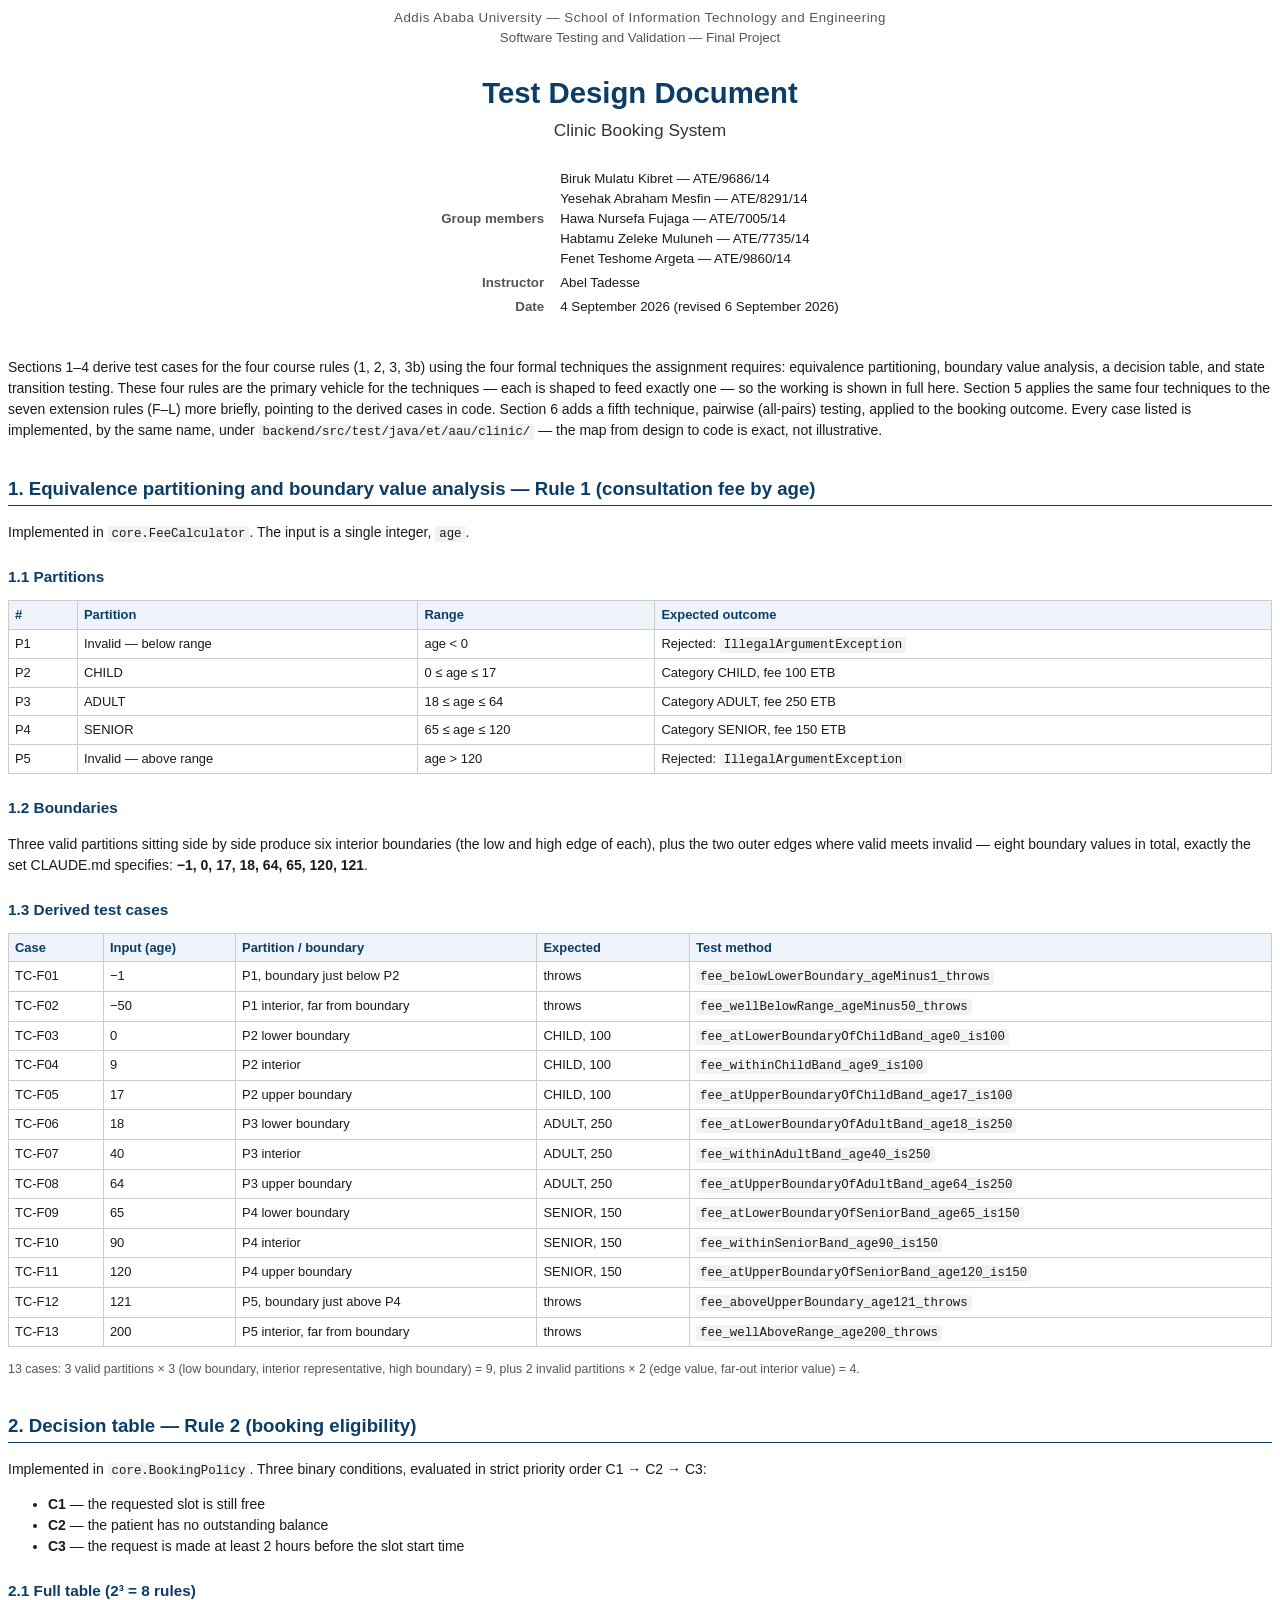
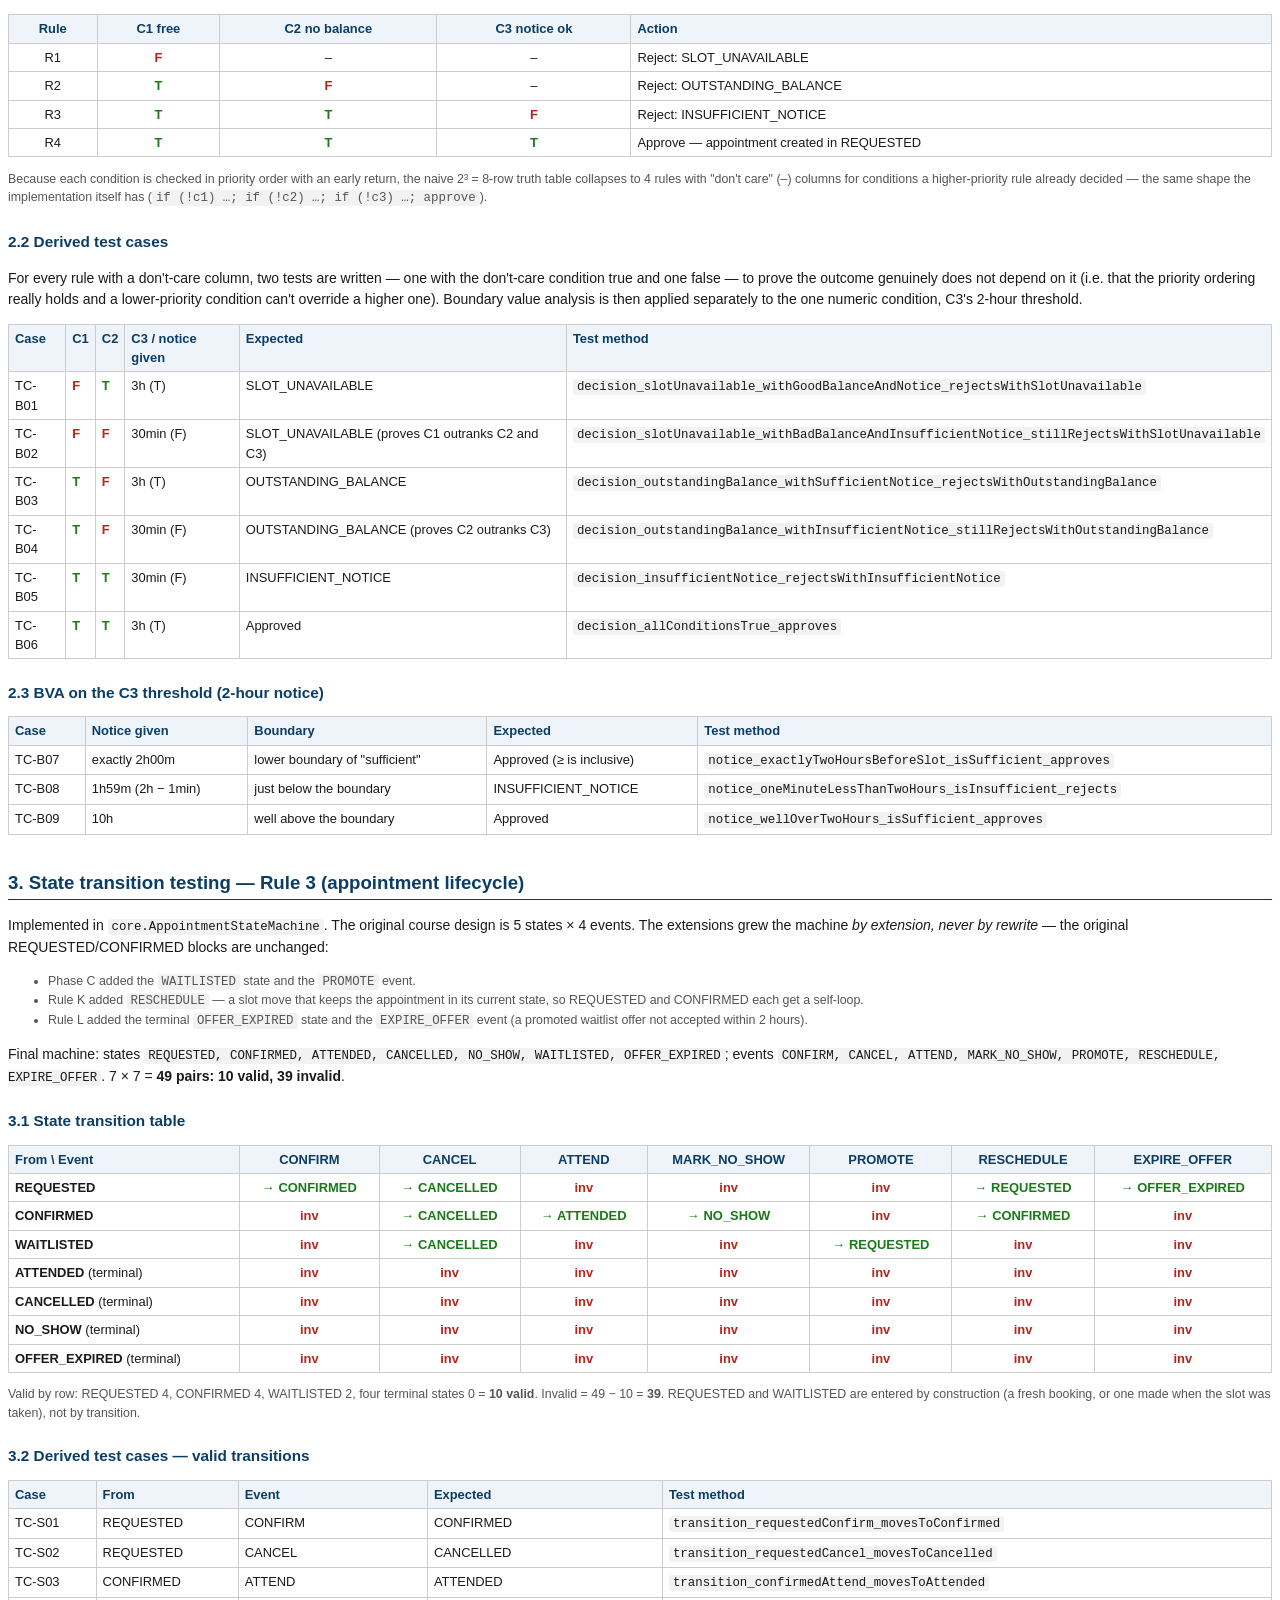
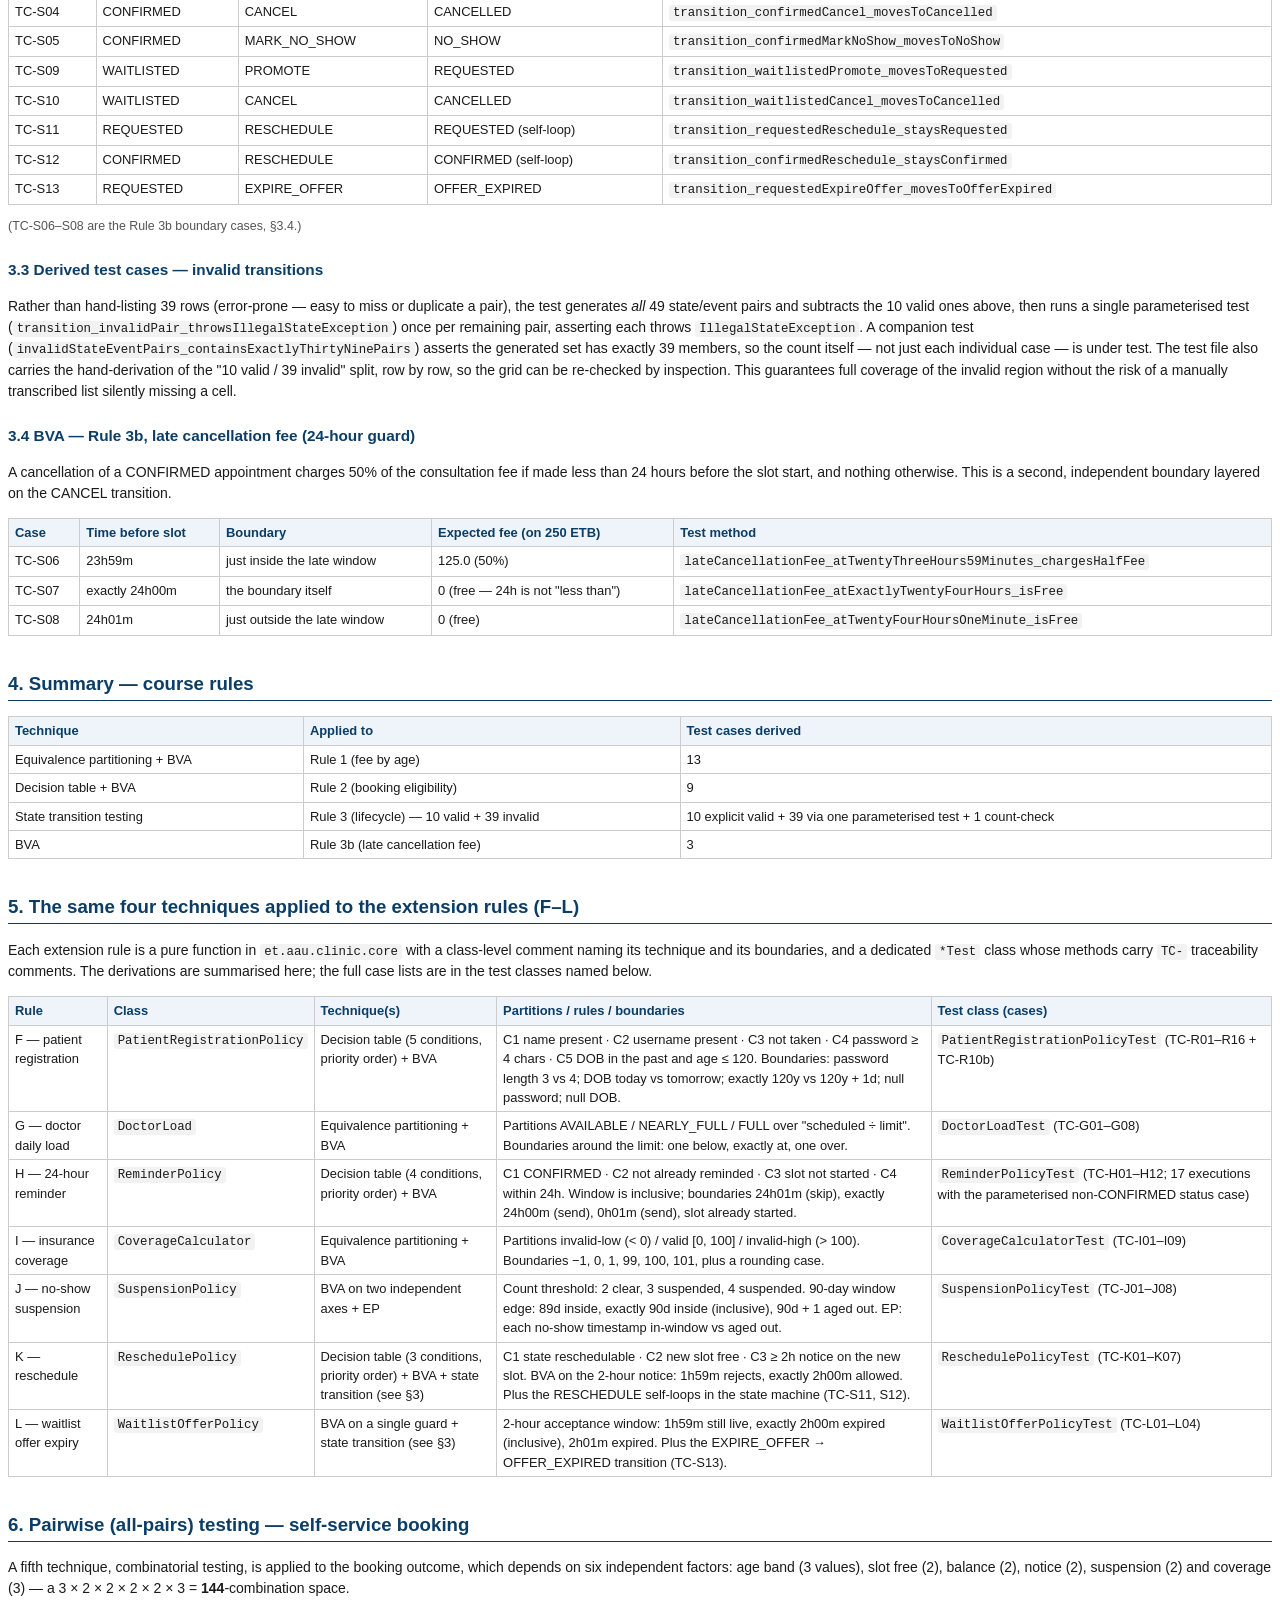
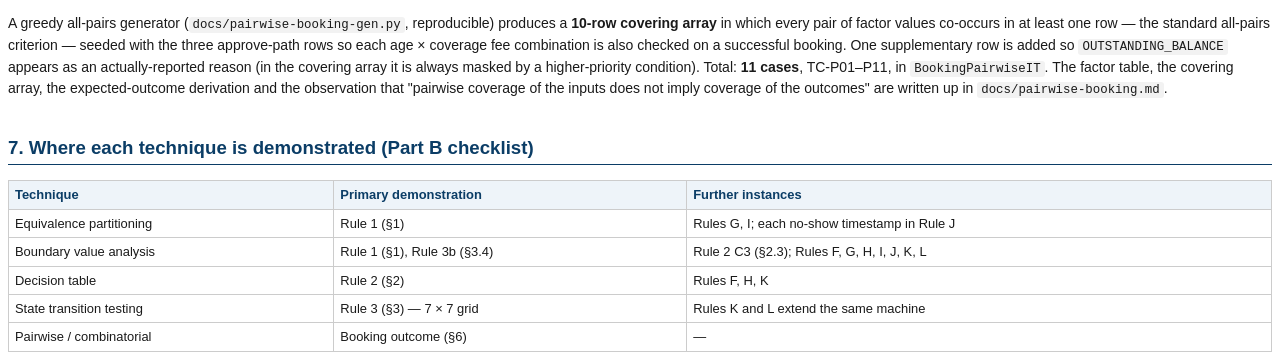
==== commit 15e9e37e: "Add the five group members and student IDs to all deliverables and the README Group of five (Biruk M" ====
--- a/docs/deliverables/02-test-design.html
+++ b/docs/deliverables/02-test-design.html
@@ -36,8 +36,13 @@
   <h1>Test Design Document</h1>
   <div class="subtitle">Clinic Booking System</div>
   <table class="meta">
-    <tr><th>Student</th><td>Biruk Mulatu</td></tr>
-    <tr><th>Student ID</th><td>[STUDENT ID — fill in before submission]</td></tr>
+    <tr><th>Group members</th><td>
+      Biruk Mulatu Kibret &mdash; ATE/9686/14<br>
+      Yesehak Abraham Mesfin &mdash; ATE/8291/14<br>
+      Hawa Nursefa Fujaga &mdash; ATE/7005/14<br>
+      Habtamu Zeleke Muluneh &mdash; ATE/7735/14<br>
+      Fenet Teshome Argeta &mdash; ATE/9860/14
+    </td></tr>
     <tr><th>Instructor</th><td>Abel Tadesse</td></tr>
     <tr><th>Date</th><td>4 September 2026 (revised 6 September 2026)</td></tr>
   </table>
